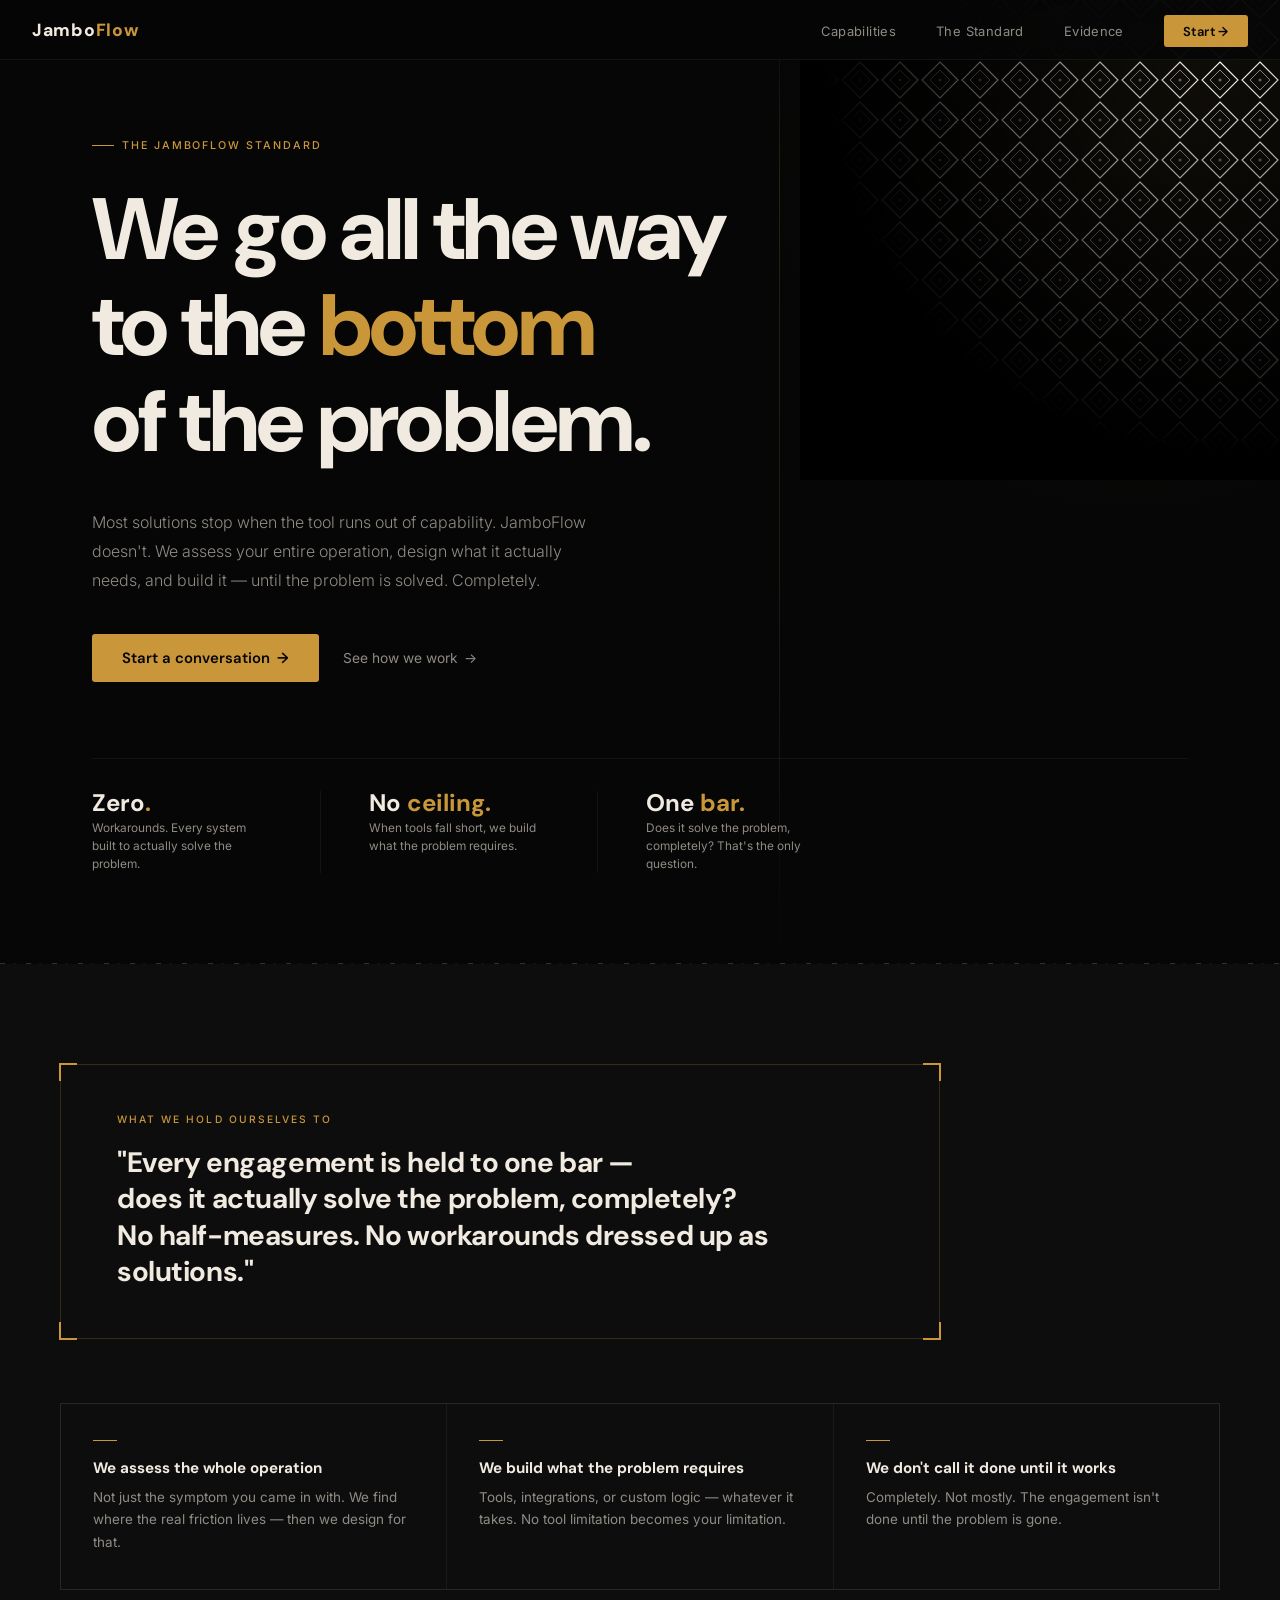
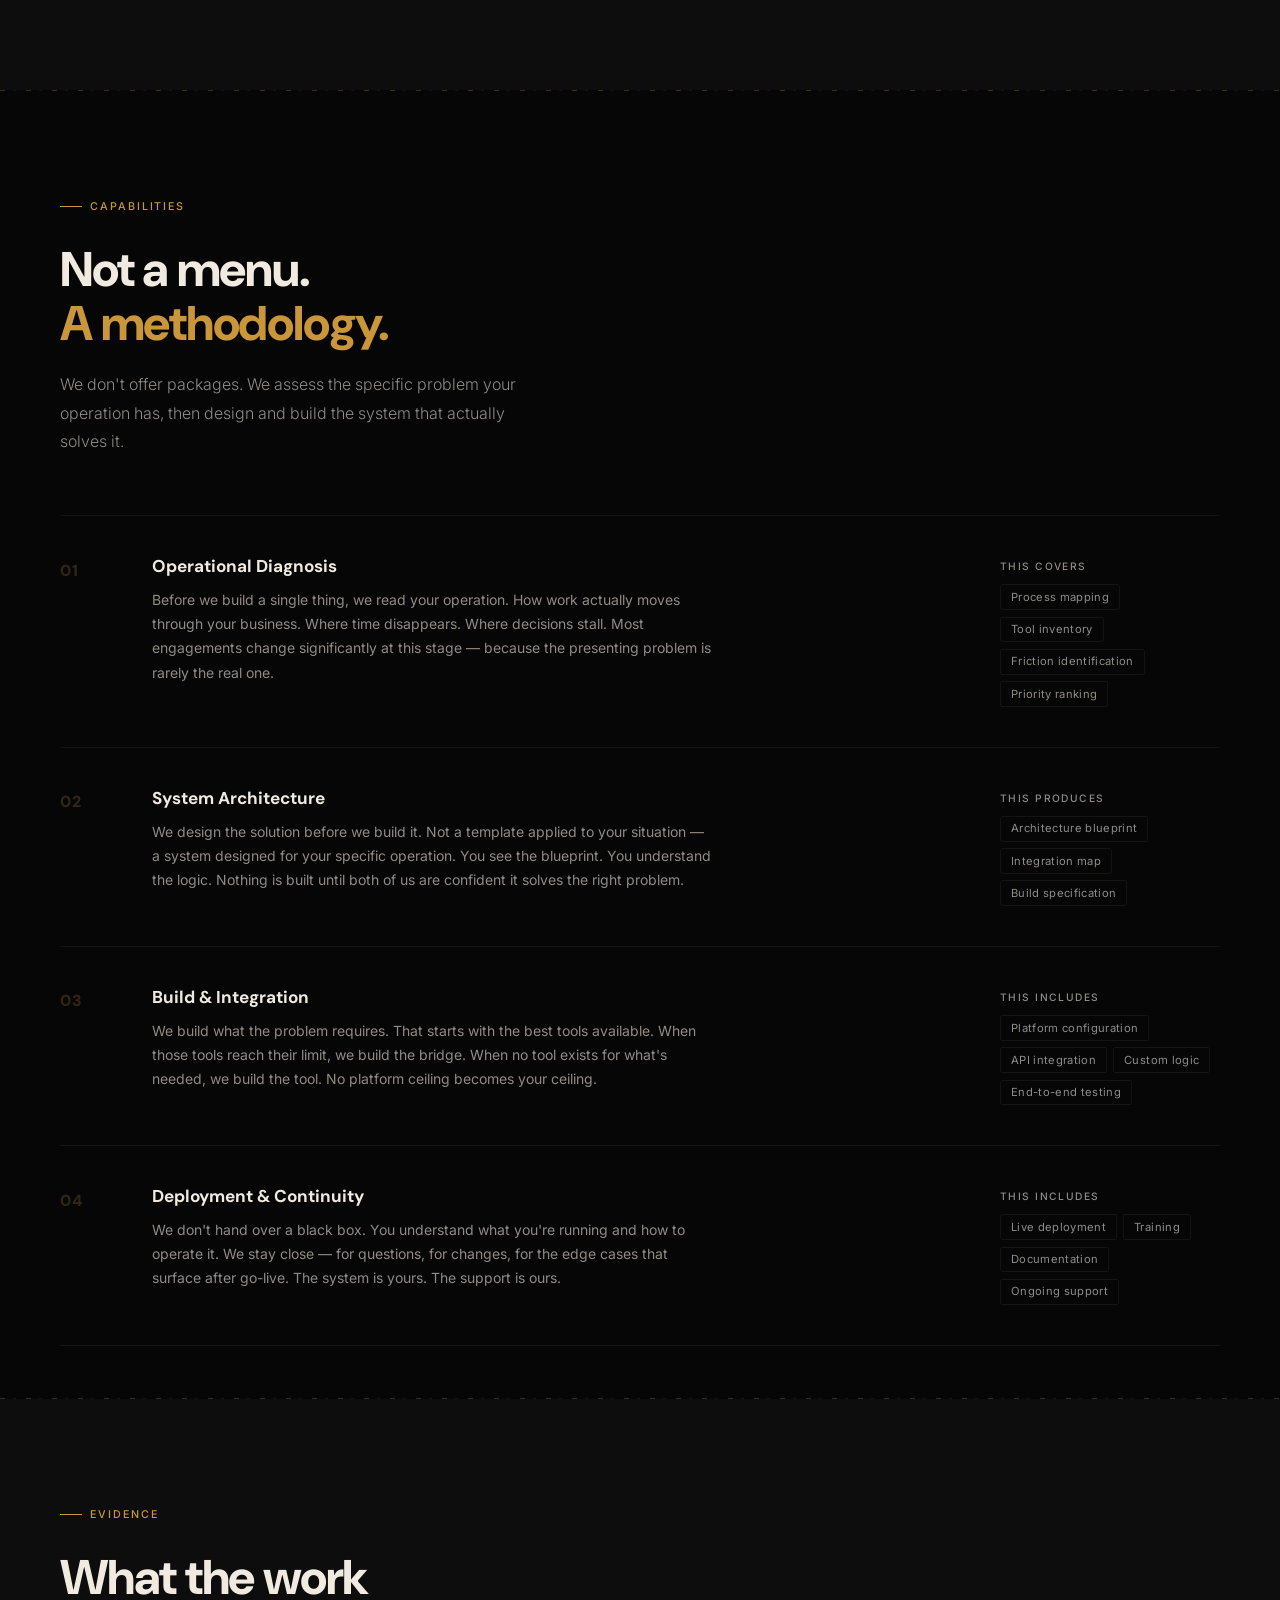
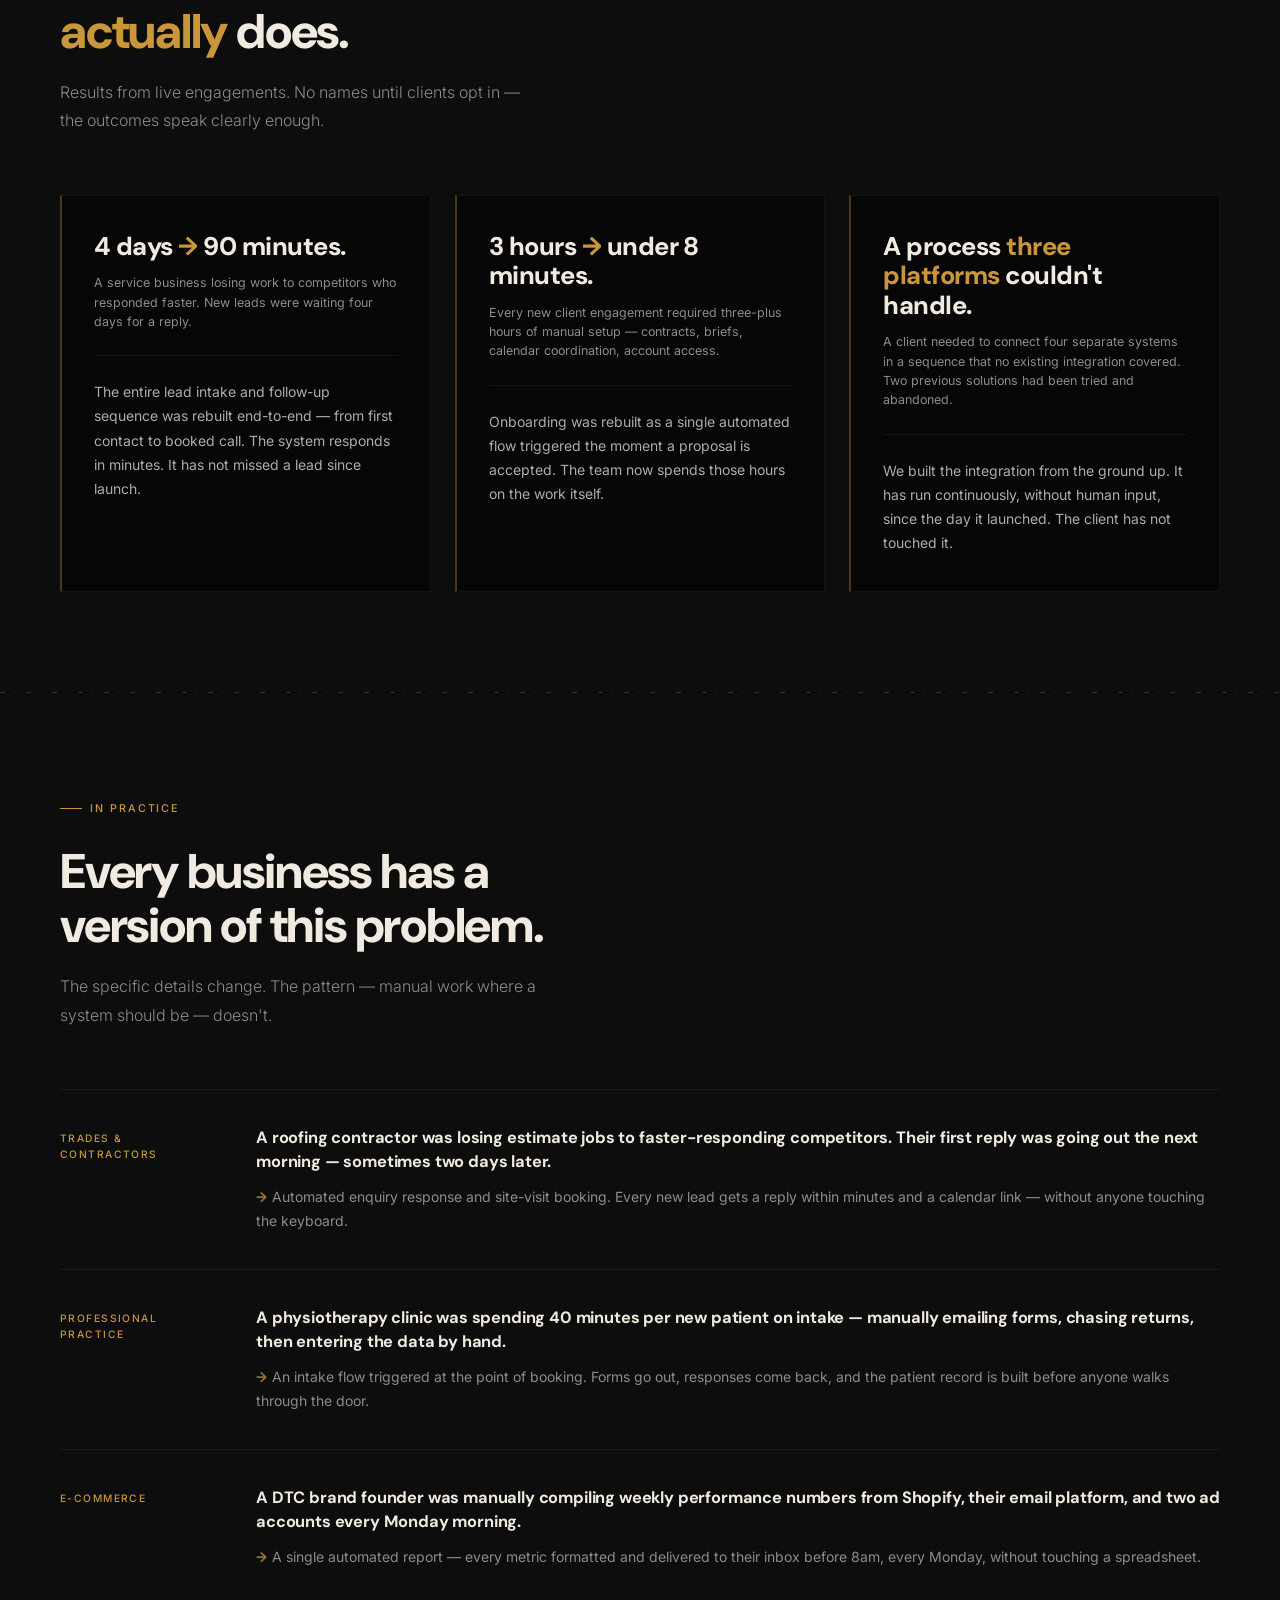
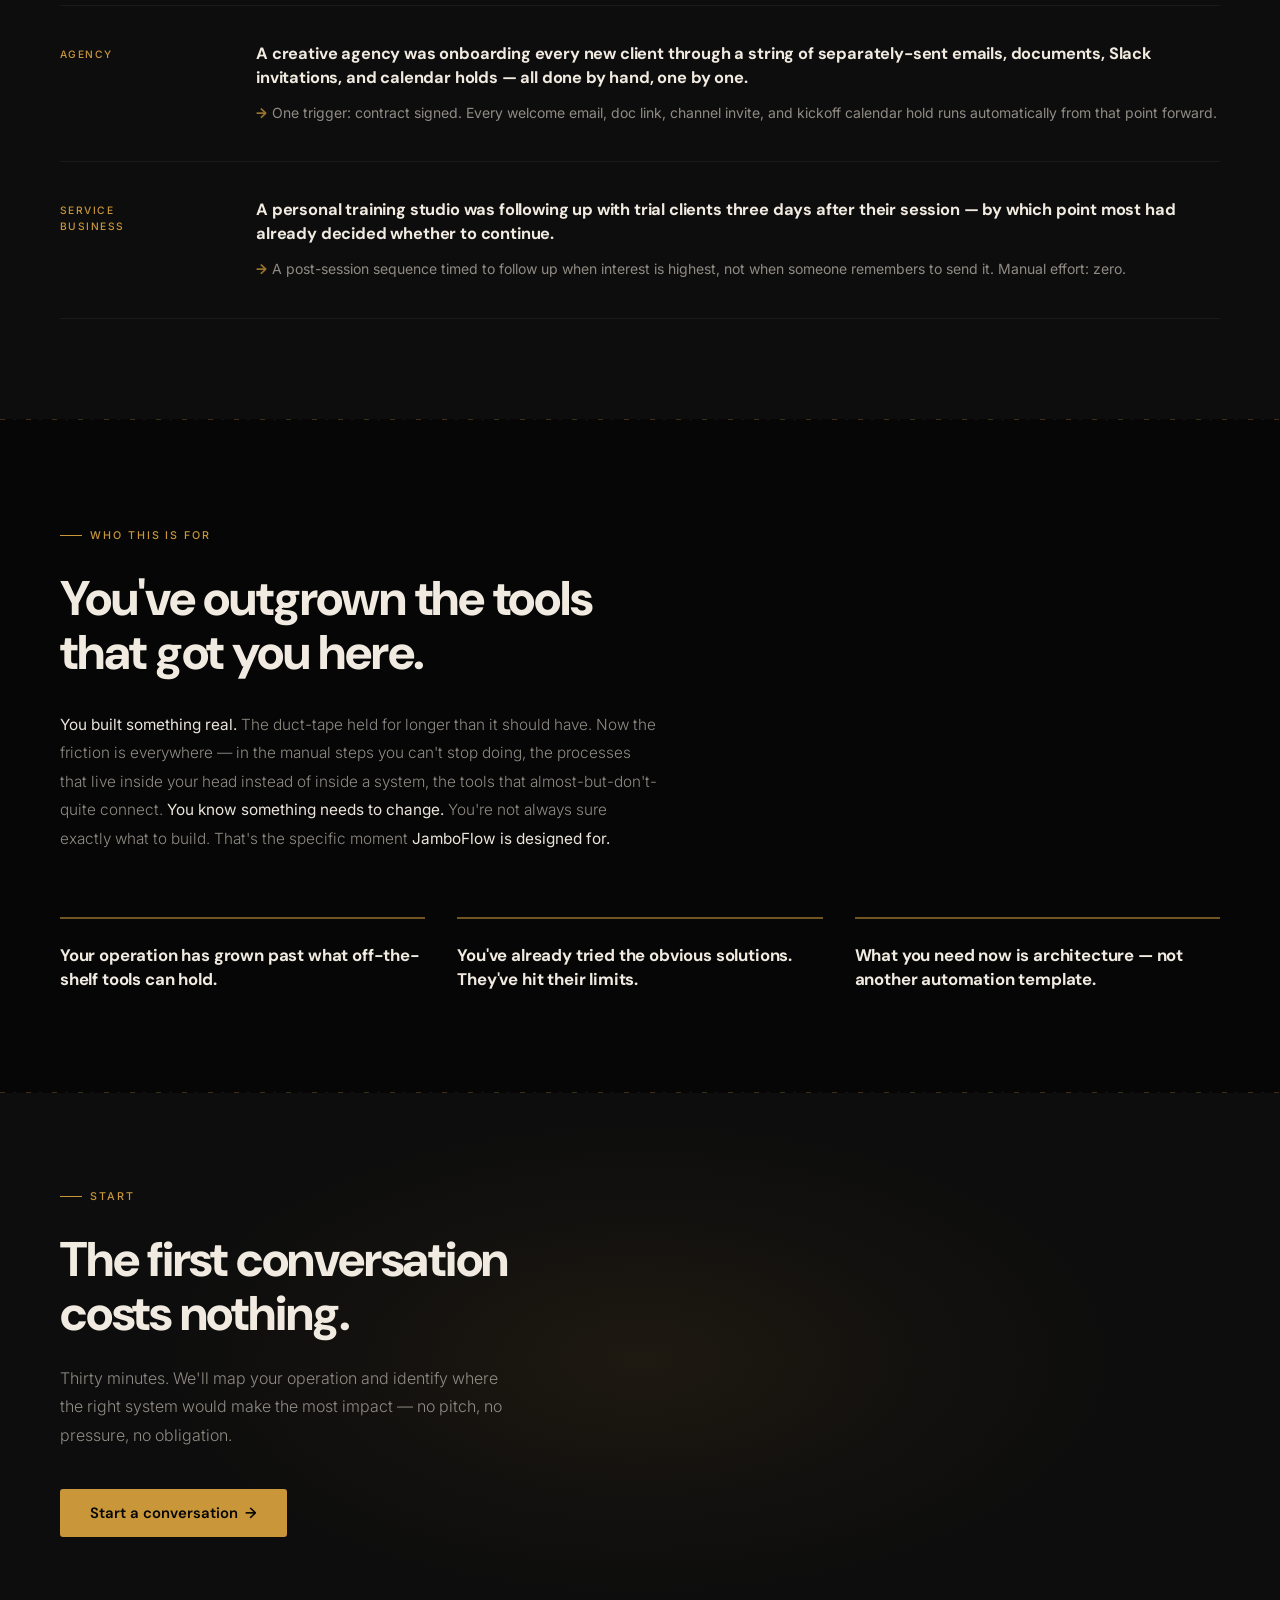
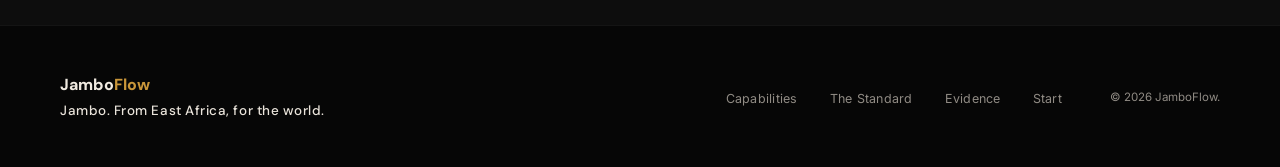
==== index.html @ f6013112 "Update index.html" ====
<!DOCTYPE html>
<html lang="en">
<head>
    <meta charset="UTF-8">
    <meta name="viewport" content="width=device-width, initial-scale=1.0">
    <title>JamboFlow — Systems Architecture for Ambitious Businesses</title>
    <meta name="description" content="JamboFlow builds systems that go all the way to the bottom of the problem. No ceilings. No workarounds. No half-measures.">
    <meta property="og:title" content="JamboFlow">
    <meta property="og:description" content="We go all the way to the bottom of the problem.">
    <meta property="og:image" content="assets/og-image.png">
    <meta property="og:type" content="website">
    <link rel="icon" href="assets/favicon.ico">
    <script type="application/ld+json">
    {
        "@context": "https://schema.org",
        "@type": "ProfessionalService",
        "name": "JamboFlow",
        "url": "https://jamboflow.com",
        "description": "JamboFlow is a systems architecture firm for small businesses. We assess your entire operation, design what it actually needs, and build it — tools, integrations, or custom logic — until the problem is solved completely.",
        "areaServed": "Worldwide",
        "serviceType": "Business Automation and Systems Architecture"
    }
    </script>

    <link rel="preconnect" href="https://fonts.googleapis.com">
    <link rel="preconnect" href="https://fonts.gstatic.com" crossorigin>
    <link href="https://fonts.googleapis.com/css2?family=DM+Sans:wght@700;800&family=Inter:wght@300;400;500&display=swap" rel="stylesheet">

    <style>
        /* ─────────────────────────────────────
           TOKENS
        ───────────────────────────────────── */
        :root {
            --bg:        #060606;
            --surface:   #0D0D0D;
            --surface-2: #151515;
            --gold:      #C9963A;
            --gold-hi:   #DDA94E;
            --gold-dim:  rgba(201,150,58,0.10);
            --gold-line: rgba(201,150,58,0.22);
            --gold-left: rgba(201,150,58,0.35);
            --cream:     #F0EAE0;
            --text:      #EAE4DB;
            --muted:     #908B84; /* meets WCAG AA 4.5:1 on all site backgrounds */
            --border:    rgba(255,255,255,0.055);
            --max:       1160px;
            --r:         3px;
        }

        *, *::before, *::after { margin: 0; padding: 0; box-sizing: border-box; }
        html { scroll-behavior: smooth; overflow-x: clip; }

        body {
            font-family: 'Inter', sans-serif;
            background: var(--bg);
            color: var(--text);
            -webkit-font-smoothing: antialiased;
        }

        /* ─────────────────────────────────────
           ANIMATIONS
        ───────────────────────────────────── */
        @keyframes fadeUp {
            from { opacity: 0; transform: translateY(22px); }
            to   { opacity: 1; transform: translateY(0); }
        }
        @keyframes lineGrow {
            from { transform: scaleY(0); opacity: 0; }
            to   { transform: scaleY(1); opacity: 1; }
        }
        @keyframes geoPulse {
            0%, 100% { opacity: .055; transform: scale(1); }
            50%      { opacity: .085; transform: scale(1.025); }
        }

        .e1 { animation: fadeUp .60s cubic-bezier(.22,1,.36,1) both; animation-delay: .06s; }
        .e2 { animation: fadeUp .70s cubic-bezier(.22,1,.36,1) both; animation-delay: .20s; }
        .e3 { animation: fadeUp .70s cubic-bezier(.22,1,.36,1) both; animation-delay: .36s; }
        .e4 { animation: fadeUp .70s cubic-bezier(.22,1,.36,1) both; animation-delay: .50s; }
        .e5 { animation: fadeUp .65s cubic-bezier(.22,1,.36,1) both; animation-delay: .64s; }
        .eline {
            animation: lineGrow .9s cubic-bezier(.22,1,.36,1) both;
            animation-delay: .3s;
            transform-origin: top center;
        }

        /* ─────────────────────────────────────
           SHARED LAYOUT
        ───────────────────────────────────── */
        .container { max-width: var(--max); margin: 0 auto; }

        section { padding: 100px 2rem; }

        .eyebrow {
            display: inline-flex; align-items: center; gap: .5rem;
            font-size: .67rem; font-weight: 500;
            letter-spacing: .18em; text-transform: uppercase;
            color: var(--gold); margin-bottom: 1.875rem;
        }
        .eyebrow::before {
            content: ''; display: block; width: 22px; height: 1px; background: var(--gold);
        }

        h2 {
            font-family: 'DM Sans', sans-serif; font-weight: 800;
            font-size: clamp(2rem, 3.8vw, 3.1rem);
            line-height: 1.12; letter-spacing: -.025em;
            color: var(--cream);
            padding-bottom: .05em;
        }
        h2 em { color: var(--gold); font-style: normal; }

        .section-sub {
            font-size: 1rem; font-weight: 300;
            color: var(--muted); line-height: 1.78;
            max-width: 480px; margin-top: 1rem; margin-bottom: 3.75rem;
        }

        /* ─────────────────────────────────────
           GEO DIVIDER
        ───────────────────────────────────── */
        .geo-rule {
            width: 100%; height: 1px;
            background: repeating-linear-gradient(
                90deg,
                var(--gold) 0, var(--gold) 5px,
                transparent 5px, transparent 13px,
                rgba(201,150,58,.3) 13px, rgba(201,150,58,.3) 16px,
                transparent 16px, transparent 26px
            );
            opacity: .28;
        }

        /* ─────────────────────────────────────
           NAV
        ───────────────────────────────────── */
        nav {
            position: fixed; top: 0; left: 0; right: 0; z-index: 200;
            height: 60px;
            display: flex; align-items: center; justify-content: space-between;
            padding: 0 2rem;
            background: rgba(6,6,6,.92);
            backdrop-filter: blur(20px);
            border-bottom: 1px solid var(--border);
        }

        .logo {
            font-family: 'DM Sans', sans-serif; font-weight: 800;
            font-size: 1.1rem; letter-spacing: .04em;
            color: var(--cream); text-decoration: none;
        }
        .logo em { color: var(--gold); font-style: normal; }

        .nav-links { display: flex; align-items: center; gap: 2.5rem; list-style: none; }
        .nav-links a {
            font-size: .81rem; color: var(--muted);
            text-decoration: none; letter-spacing: .03em;
            transition: color .16s;
        }
        .nav-links a:hover { color: var(--cream); }

        .nav-start {
            font-family: 'DM Sans', sans-serif; font-weight: 600;
            background: var(--gold); color: var(--bg) !important;
            padding: .48rem 1.2rem; border-radius: var(--r);
            transition: background .16s;
        }
        .nav-start:hover { background: var(--gold-hi) !important; }

        .mobile-start {
            display: none;
            font-family: 'DM Sans', sans-serif; font-weight: 600; font-size: .81rem;
            background: var(--gold); color: var(--bg);
            padding: .48rem 1.1rem; border-radius: var(--r); text-decoration: none;
        }

        /* ─────────────────────────────────────
           HERO
        ───────────────────────────────────── */
        .hero-outer {
            position: relative; overflow-x: clip;
            min-height: 100vh;
            display: flex; align-items: center;
        }

        .hero-glow {
            position: absolute; top: -80px; right: -80px;
            width: 650px; height: 650px; pointer-events: none;
            background: radial-gradient(circle at 65% 35%, rgba(201,150,58,.065) 0%, transparent 62%);
        }

        .hero-pattern {
            position: absolute; top: -20px; right: -20px;
            width: 500px; height: 500px; pointer-events: none;
            animation: geoPulse 14s ease-in-out infinite;
        }

        .hero-vline {
            position: absolute; top: 0; bottom: 0;
            left: calc(((100vw - var(--max)) / 2) + (var(--max) * 0.62));
            width: 1px;
            background: linear-gradient(to bottom,
                transparent 0%,
                rgba(201,150,58,.18) 18%,
                rgba(201,150,58,.12) 72%,
                transparent 100%
            );
            pointer-events: none;
        }

        .hero {
            max-width: var(--max); margin: 0 auto;
            padding: 130px 2rem 90px;
            position: relative; z-index: 1;
            width: 100%;
        }

        .eyebrow-hero {
            display: inline-flex; align-items: center; gap: .5rem;
            font-size: .67rem; font-weight: 500;
            letter-spacing: .18em; text-transform: uppercase;
            color: var(--gold); margin-bottom: 1.875rem;
        }
        .eyebrow-hero::before {
            content: ''; display: block; width: 22px; height: 1px; background: var(--gold);
        }

        .hero h1 {
            font-family: 'DM Sans', sans-serif; font-weight: 800;
            font-size: clamp(3.25rem, 6.8vw, 6.5rem);
            line-height: 1.1; letter-spacing: -.03em;
            color: var(--cream);
            max-width: 760px;
            /* padding-bottom gives descenders (p, y, g) breathing room at large sizes */
            padding-bottom: .1em;
            margin-bottom: 1.875rem;
        }
        .hero h1 em { color: var(--gold); font-style: normal; }

        .hero-sub {
            font-size: clamp(.95rem, 1.25vw, 1.075rem);
            font-weight: 300; color: var(--muted);
            max-width: 500px; line-height: 1.8;
            margin-bottom: 2.5rem;
        }

        .hero-actions { display: flex; align-items: center; gap: 1.5rem; flex-wrap: wrap; }

        .btn-primary {
            display: inline-flex; align-items: center; gap: .45rem;
            font-family: 'DM Sans', sans-serif; font-weight: 600; font-size: .93rem;
            background: var(--gold); color: var(--bg);
            padding: .875rem 1.875rem; border-radius: var(--r);
            text-decoration: none;
            transition: background .16s, transform .14s;
        }
        .btn-primary:hover { background: var(--gold-hi); transform: translateY(-1px); }
        .btn-primary .arr { display: inline-block; transition: transform .16s; }
        .btn-primary:hover .arr { transform: translateX(3px); }

        .btn-text {
            font-size: .86rem; color: var(--muted); text-decoration: none;
            display: inline-flex; align-items: center; gap: .35rem;
            transition: color .16s;
        }
        .btn-text .arr { display: inline-block; transition: transform .16s; }
        .btn-text:hover { color: var(--cream); }
        .btn-text:hover .arr { transform: translateX(3px); }

        .hero-diff {
            display: flex; flex-wrap: wrap;
            margin-top: 4.75rem; padding-top: 2rem;
            border-top: 1px solid var(--border);
        }
        .diff-item {
            padding-right: 3rem; margin-right: 3rem;
            border-right: 1px solid var(--border);
        }
        .diff-item:last-child { border-right: none; margin-right: 0; padding-right: 0; }
        .diff-val {
            font-family: 'DM Sans', sans-serif; font-weight: 700;
            font-size: 1.5rem; color: var(--cream); line-height: 1;
        }
        .diff-val em { color: var(--gold); font-style: normal; }
        .diff-label {
            font-size: .74rem; color: var(--muted);
            margin-top: .3rem; line-height: 1.5; max-width: 180px;
        }

        /* ─────────────────────────────────────
           THE STANDARD
        ───────────────────────────────────── */
        .standard-section { background: var(--surface); padding: 100px 2rem; }
        .standard-inner { max-width: var(--max); margin: 0 auto; }

        /* Blueprint callout with corner accents — the brand's signature mark */
        .callout {
            position: relative;
            border: 1px solid var(--gold-line);
            padding: 3rem 3.5rem;
            max-width: 880px;
            margin-bottom: 4rem;
        }
        .callout::before {
            content: ''; position: absolute;
            top: -2px; left: -2px;
            width: 18px; height: 18px;
            border-top: 2px solid var(--gold);
            border-left: 2px solid var(--gold);
        }
        .callout::after {
            content: ''; position: absolute;
            bottom: -2px; right: -2px;
            width: 18px; height: 18px;
            border-bottom: 2px solid var(--gold);
            border-right: 2px solid var(--gold);
        }
        .corner-tr {
            position: absolute; top: -2px; right: -2px;
            width: 18px; height: 18px;
            border-top: 2px solid var(--gold);
            border-right: 2px solid var(--gold);
        }
        .corner-bl {
            position: absolute; bottom: -2px; left: -2px;
            width: 18px; height: 18px;
            border-bottom: 2px solid var(--gold);
            border-left: 2px solid var(--gold);
        }

        .callout-label {
            font-size: .64rem; font-weight: 500; letter-spacing: .2em; text-transform: uppercase;
            color: var(--gold); margin-bottom: 1.25rem;
        }
        .callout-quote {
            font-family: 'DM Sans', sans-serif; font-weight: 700;
            font-size: clamp(1.3rem, 2.2vw, 1.9rem);
            line-height: 1.28; letter-spacing: -.015em; color: var(--cream);
            padding-bottom: 0; /* reset h2 global padding since this element is now an h2 */
        }

        .principles {
            display: grid; grid-template-columns: repeat(3,1fr);
            gap: 1px; background: var(--border);
            border: 1px solid var(--border);
        }
        .principle {
            background: var(--surface); padding: 2.25rem 2rem;
            transition: background .2s;
        }
        .principle:hover { background: var(--surface-2); }
        .principle-mark { width: 24px; height: 1px; background: var(--gold); margin-bottom: 1.1rem; }
        .principle h3 {
            font-family: 'DM Sans', sans-serif; font-weight: 700;
            font-size: .95rem; color: var(--cream); margin-bottom: .5rem;
        }
        .principle p { font-size: .84rem; color: var(--muted); line-height: 1.65; }

        /* ─────────────────────────────────────
           CAPABILITIES
        ───────────────────────────────────── */
        .cap-section { background: var(--bg); padding: 100px 2rem 52px; }
        .cap-inner { max-width: var(--max); margin: 0 auto; }

        .cap-rows { margin-top: 3.75rem; }

        .cap-row {
            display: grid;
            grid-template-columns: 52px 1fr 220px;
            gap: 2.5rem;
            padding: 2.5rem 0;
            border-bottom: 1px solid var(--border);
            align-items: start;
            position: relative;
            transition: background .18s;
        }
        .cap-row:first-child { border-top: 1px solid var(--border); }

        /* Gold left accent on hover — architectural detail */
        .cap-row::before {
            content: '';
            position: absolute; top: 0; left: -2rem; bottom: 0;
            width: 2px;
            background: var(--gold);
            opacity: 0;
            transition: opacity .22s;
        }
        .cap-row:hover::before { opacity: 1; }

        .cap-n {
            font-family: 'DM Sans', sans-serif; font-weight: 800;
            font-size: 1rem; color: var(--gold); opacity: .22;
            padding-top: .2rem;
            letter-spacing: .04em;
        }

        .cap-body h3 {
            font-family: 'DM Sans', sans-serif; font-weight: 700;
            font-size: 1.075rem; color: var(--cream);
            margin-bottom: .65rem; line-height: 1.25;
        }
        .cap-body p {
            font-size: .875rem; color: var(--muted);
            line-height: 1.72; max-width: 560px;
        }

        .cap-covers {
            padding-top: .25rem;
            display: flex; flex-wrap: wrap; align-content: flex-start; gap: .4rem;
        }
        .cap-covers-label {
            flex-basis: 100%;
            font-size: .64rem; font-weight: 500; letter-spacing: .14em;
            text-transform: uppercase; color: var(--muted);
            margin-bottom: .35rem;
        }
        .cap-tag {
            display: inline-block;
            font-size: .7rem; letter-spacing: .03em;
            color: var(--muted);
            border: 1px solid var(--border);
            padding: .22rem .62rem; border-radius: 2px;
            line-height: 1.5;
        }

        /* ─────────────────────────────────────
           EVIDENCE
        ───────────────────────────────────── */
        .evidence-section { background: var(--surface); padding: 100px 2rem; }
        .evidence-inner { max-width: var(--max); margin: 0 auto; }

        .evidence-grid {
            display: grid;
            grid-template-columns: repeat(3, 1fr);
            gap: 1.5rem;
        }

        .evidence-card {
            background: var(--bg);
            border: 1px solid var(--border);
            border-left: 2px solid var(--gold-left);
            padding: 2.25rem 2rem;
            display: flex; flex-direction: column;
        }

        .evidence-outcome {
            font-family: 'DM Sans', sans-serif; font-weight: 800;
            font-size: clamp(1.25rem, 2vw, 1.65rem);
            line-height: 1.15; letter-spacing: -.02em;
            color: var(--cream);
            margin-bottom: .75rem;
        }
        .evidence-outcome em { color: var(--gold); font-style: normal; }

        .evidence-context {
            font-size: .78rem; color: var(--muted);
            line-height: 1.55; margin-bottom: 1.5rem;
        }

        .evidence-divider {
            width: 100%; height: 1px;
            background: var(--border);
            margin-bottom: 1.5rem;
        }

        .evidence-result {
            font-size: .875rem; color: var(--text);
            line-height: 1.72;
            opacity: .75;
            flex: 1;
        }

        /* ─────────────────────────────────────
           IN PRACTICE
        ───────────────────────────────────── */
        .practice-section { background: var(--surface); padding: 100px 2rem; }
        .practice-inner { max-width: var(--max); margin: 0 auto; }
        .practice-list { margin-top: 3.75rem; }

        .practice-item {
            display: grid;
            grid-template-columns: 148px 1fr;
            gap: 3rem;
            padding: 2.25rem 0;
            border-bottom: 1px solid var(--border);
            align-items: start;
            position: relative;
        }
        .practice-item:first-child { border-top: 1px solid var(--border); }

        /* Same left-accent hover as capability rows */
        .practice-item::before {
            content: '';
            position: absolute; top: 0; left: -2rem; bottom: 0;
            width: 2px; background: var(--gold);
            opacity: 0; transition: opacity .22s;
        }
        .practice-item:hover::before { opacity: 1; }

        .practice-type {
            font-size: .64rem; font-weight: 500;
            letter-spacing: .14em; text-transform: uppercase;
            color: var(--gold);
            padding-top: .3rem; line-height: 1.55;
        }

        .practice-situation {
            font-family: 'DM Sans', sans-serif; font-weight: 700;
            font-size: 1.025rem; color: var(--cream);
            line-height: 1.45; letter-spacing: -.01em;
            margin-bottom: .7rem;
        }

        .practice-solution {
            font-size: .875rem; color: var(--muted); line-height: 1.68;
        }
        .practice-arrow {
            color: var(--gold); opacity: .75;
            font-family: 'DM Sans', sans-serif; font-weight: 700;
            margin-right: .3rem;
        }

        /* ─────────────────────────────────────
           CLIENT MOMENT
        ───────────────────────────────────── */
        .moment-section { background: var(--bg); padding: 100px 2rem; }
        .moment-inner { max-width: var(--max); margin: 0 auto; }

        .moment-inner h2 {
            max-width: 720px;
            margin-bottom: 1.75rem;
        }

        .moment-body {
            font-size: clamp(.95rem, 1.2vw, 1.075rem);
            font-weight: 300; color: var(--muted);
            max-width: 600px; line-height: 1.85;
            margin-bottom: 4rem;
        }
        /* The word "you" and "JamboFlow" gets slightly more presence */
        .moment-body strong {
            color: var(--text); font-weight: 400;
        }

        /* Three markers — gold top line, then statement */
        .moment-markers {
            display: grid; grid-template-columns: repeat(3, 1fr);
            gap: 2rem;
        }
        .moment-marker {
            padding-top: 1.5rem;
            border-top: 2px solid rgba(201,150,58,0.55);
        }
        .moment-marker p {
            font-family: 'DM Sans', sans-serif; font-weight: 700;
            font-size: 1.05rem; color: var(--cream);
            line-height: 1.45; letter-spacing: -.01em;
        }

        /* ─────────────────────────────────────
           START / CTA
        ───────────────────────────────────── */
        .start-section {
            background: var(--surface);
            padding: 88px 2rem;
            position: relative; overflow: hidden;
        }
        .start-section::before {
            content: '';
            position: absolute; top: 50%; left: 50%;
            transform: translate(-50%, -50%);
            width: 1000px; height: 500px; pointer-events: none;
            background: radial-gradient(ellipse at center, rgba(201,150,58,.09) 0%, rgba(201,150,58,.03) 40%, transparent 68%);
        }
        .start-inner {
            max-width: var(--max); margin: 0 auto;
            position: relative; z-index: 1;
        }

        .start-inner h2 { max-width: 640px; margin-bottom: 1.25rem; }
        .start-sub {
            font-size: 1rem; font-weight: 300; color: var(--muted);
            max-width: 460px; line-height: 1.78; margin-bottom: 2.5rem;
        }

        /* ─────────────────────────────────────
           FOOTER
        ───────────────────────────────────── */
        footer {
            background: var(--bg);
            padding: 3rem 2rem;
            border-top: 1px solid var(--border);
        }
        .footer-inner {
            max-width: var(--max); margin: 0 auto;
            display: grid;
            grid-template-columns: 1fr auto auto;
            align-items: center; gap: 3rem;
        }

        .footer-logo {
            font-family: 'DM Sans', sans-serif; font-weight: 800;
            font-size: 1rem; color: var(--cream); text-decoration: none;
            display: block;
        }
        .footer-logo em { color: var(--gold); font-style: normal; }
        .footer-tagline {
            font-family: 'DM Sans', sans-serif; font-weight: 500;
            font-size: .84rem; color: var(--text);
            margin-top: .4rem; letter-spacing: .04em;
        }

        .footer-links { display: flex; gap: 2rem; list-style: none; }
        .footer-links a {
            font-size: .78rem; color: var(--muted);
            text-decoration: none; letter-spacing: .02em;
            transition: color .16s;
        }
        .footer-links a:hover { color: var(--cream); }

        .footer-copy { font-size: .72rem; color: var(--muted); white-space: nowrap; }

        /* ─────────────────────────────────────
           SCROLL REVEAL
        ───────────────────────────────────── */
        @media (prefers-reduced-motion: no-preference) {
            .reveal {
                opacity: 0; transform: translateY(16px);
                transition: opacity .55s ease, transform .55s ease;
            }
            .reveal.in { opacity: 1; transform: none; }
            .reveal-d1 { transition-delay: .08s; }
            .reveal-d2 { transition-delay: .18s; }
            .reveal-d3 { transition-delay: .28s; }
        }

        /* ─────────────────────────────────────
           MOBILE
        ───────────────────────────────────── */
        @media (max-width: 960px) {
            .evidence-grid { grid-template-columns: 1fr 1fr; }
        }

        @media (max-width: 768px) {
            nav { padding: 0 1.25rem; }
            .nav-links { display: none; }
            .mobile-start { display: inline-flex; }

            .hero-vline { display: none; }
            .hero-pattern { width: 280px; height: 280px; }
            .hero { padding: 100px 1.25rem 60px; }
            .hero-diff { gap: 0; flex-direction: column; }
            .diff-item {
                border-right: none; margin-right: 0; padding-right: 0;
                border-bottom: 1px solid var(--border);
                padding-bottom: 1.25rem; margin-bottom: 1.25rem;
            }
            .diff-item:last-child { border-bottom: none; margin-bottom: 0; padding-bottom: 0; }

            section { padding: 70px 1.25rem; }
            .standard-section, .cap-section, .evidence-section,
            .practice-section, .moment-section, .start-section { padding: 70px 1.25rem; }

            .practice-item { grid-template-columns: 1fr; gap: .75rem; }
            .practice-item::before { left: -1.25rem; }
            .practice-type { padding-top: 0; }

            .callout { padding: 1.75rem 1.5rem; margin-bottom: 2rem; }
            .principles { grid-template-columns: 1fr; }

            .cap-row { grid-template-columns: 40px 1fr; gap: 1.25rem; }
            .cap-row::before { left: -1.25rem; }
            .cap-covers { grid-column: 2; }

            .evidence-grid { grid-template-columns: 1fr; }

            .moment-markers { grid-template-columns: 1fr; gap: 1.5rem; }

            footer { padding: 2.5rem 1.25rem; }
            .footer-inner { grid-template-columns: 1fr; gap: 1.75rem; }
        }
    </style>
</head>
<body>

<!-- ─────────────── NAV ─────────────── -->
<nav>
    <a href="/" class="logo">Jambo<em>Flow</em></a>
    <ul class="nav-links">
        <li><a href="#capabilities">Capabilities</a></li>
        <li><a href="#standard">The Standard</a></li>
        <li><a href="#evidence">Evidence</a></li>
        <li><a href="#start" class="nav-start">Start →</a></li>
    </ul>
    <a href="#start" class="mobile-start">Start →</a>
</nav>

<main>

<!-- ─────────────── HERO ─────────────── -->
<div class="hero-outer">
    <div class="hero-glow" aria-hidden="true"></div>

    <svg class="hero-pattern" viewBox="0 0 500 500" xmlns="http://www.w3.org/2000/svg" aria-hidden="true">
        <defs>
            <pattern id="kanga" x="0" y="0" width="40" height="40" patternUnits="userSpaceOnUse">
                <polygon points="20,2 38,20 20,38 2,20" fill="none" stroke="white" stroke-width="1.1"/>
                <polygon points="20,10 30,20 20,30 10,20" fill="none" stroke="white" stroke-width=".55"/>
                <circle cx="20" cy="20" r="1.6" fill="white" opacity=".38"/>
            </pattern>
            <radialGradient id="pmask" cx="85%" cy="15%" r="80%">
                <stop offset="0%"   stop-color="black" stop-opacity="0"/>
                <stop offset="50%"  stop-color="black" stop-opacity=".55"/>
                <stop offset="100%" stop-color="black" stop-opacity="1"/>
            </radialGradient>
        </defs>
        <rect width="500" height="500" fill="url(#kanga)"/>
        <rect width="500" height="500" fill="url(#pmask)"/>
    </svg>

    <div class="hero-vline eline" aria-hidden="true"></div>

    <div class="hero">
        <p class="eyebrow-hero e1">The JamboFlow Standard</p>

        <h1 class="e2">
            We go all the way<br>
            to the <em>bottom</em><br>
            of the problem.
        </h1>

        <p class="hero-sub e3">
            Most solutions stop when the tool runs out of capability. JamboFlow doesn't. We assess your entire operation, design what it actually needs, and build it — until the problem is solved. Completely.
        </p>

        <div class="hero-actions e4">
            <a href="#start" class="btn-primary">Start a conversation <span class="arr">→</span></a>
            <a href="#capabilities" class="btn-text">See how we work <span class="arr">→</span></a>
        </div>

        <div class="hero-diff e5">
            <div class="diff-item">
                <p class="diff-val">Zero<em>.</em></p>
                <p class="diff-label">Workarounds. Every system built to actually solve the problem.</p>
            </div>
            <div class="diff-item">
                <p class="diff-val">No<em> ceiling.</em></p>
                <p class="diff-label">When tools fall short, we build what the problem requires.</p>
            </div>
            <div class="diff-item">
                <p class="diff-val">One<em> bar.</em></p>
                <p class="diff-label">Does it solve the problem, completely? That's the only question.</p>
            </div>
        </div>
    </div>
</div>

<div class="geo-rule"></div>

<!-- ─────────────── THE STANDARD ─────────────── -->
<section class="standard-section" id="standard">
    <div class="standard-inner">

        <div class="callout reveal">
            <span class="corner-tr" aria-hidden="true"></span>
            <span class="corner-bl" aria-hidden="true"></span>
            <p class="callout-label">What we hold ourselves to</p>
            <h2 class="callout-quote">
                "Every engagement is held to one bar —<br>
                does it actually solve the problem, completely?<br>
                No half-measures. No workarounds dressed up as solutions."
            </h2>
        </div>

        <div class="principles">
            <div class="principle reveal reveal-d1">
                <div class="principle-mark"></div>
                <h3>We assess the whole operation</h3>
                <p>Not just the symptom you came in with. We find where the real friction lives — then we design for that.</p>
            </div>
            <div class="principle reveal reveal-d2">
                <div class="principle-mark"></div>
                <h3>We build what the problem requires</h3>
                <p>Tools, integrations, or custom logic — whatever it takes. No tool limitation becomes your limitation.</p>
            </div>
            <div class="principle reveal reveal-d3">
                <div class="principle-mark"></div>
                <h3>We don't call it done until it works</h3>
                <p>Completely. Not mostly. The engagement isn't done until the problem is gone.</p>
            </div>
        </div>

    </div>
</section>

<div class="geo-rule"></div>

<!-- ─────────────── CAPABILITIES ─────────────── -->
<section class="cap-section" id="capabilities">
    <div class="cap-inner">

        <p class="eyebrow">Capabilities</p>
        <h2>Not a menu.<br><em>A methodology.</em></h2>
        <p class="section-sub">We don't offer packages. We assess the specific problem your operation has, then design and build the system that actually solves it.</p>

        <div class="cap-rows">

            <div class="cap-row reveal">
                <p class="cap-n">01</p>
                <div class="cap-body">
                    <h3>Operational Diagnosis</h3>
                    <p>Before we build a single thing, we read your operation. How work actually moves through your business. Where time disappears. Where decisions stall. Most engagements change significantly at this stage — because the presenting problem is rarely the real one.</p>
                </div>
                <div class="cap-covers">
                    <p class="cap-covers-label">This covers</p>
                    <p class="cap-tag">Process mapping</p>
                    <p class="cap-tag">Tool inventory</p>
                    <p class="cap-tag">Friction identification</p>
                    <p class="cap-tag">Priority ranking</p>
                </div>
            </div>

            <div class="cap-row reveal">
                <p class="cap-n">02</p>
                <div class="cap-body">
                    <h3>System Architecture</h3>
                    <p>We design the solution before we build it. Not a template applied to your situation — a system designed for your specific operation. You see the blueprint. You understand the logic. Nothing is built until both of us are confident it solves the right problem.</p>
                </div>
                <div class="cap-covers">
                    <p class="cap-covers-label">This produces</p>
                    <p class="cap-tag">Architecture blueprint</p>
                    <p class="cap-tag">Integration map</p>
                    <p class="cap-tag">Build specification</p>
                </div>
            </div>

            <div class="cap-row reveal">
                <p class="cap-n">03</p>
                <div class="cap-body">
                    <h3>Build &amp; Integration</h3>
                    <p>We build what the problem requires. That starts with the best tools available. When those tools reach their limit, we build the bridge. When no tool exists for what's needed, we build the tool. No platform ceiling becomes your ceiling.</p>
                </div>
                <div class="cap-covers">
                    <p class="cap-covers-label">This includes</p>
                    <p class="cap-tag">Platform configuration</p>
                    <p class="cap-tag">API integration</p>
                    <p class="cap-tag">Custom logic</p>
                    <p class="cap-tag">End-to-end testing</p>
                </div>
            </div>

            <div class="cap-row reveal">
                <p class="cap-n">04</p>
                <div class="cap-body">
                    <h3>Deployment &amp; Continuity</h3>
                    <p>We don't hand over a black box. You understand what you're running and how to operate it. We stay close — for questions, for changes, for the edge cases that surface after go-live. The system is yours. The support is ours.</p>
                </div>
                <div class="cap-covers">
                    <p class="cap-covers-label">This includes</p>
                    <p class="cap-tag">Live deployment</p>
                    <p class="cap-tag">Training</p>
                    <p class="cap-tag">Documentation</p>
                    <p class="cap-tag">Ongoing support</p>
                </div>
            </div>

        </div>
    </div>
</section>

<div class="geo-rule"></div>

<!-- ─────────────── EVIDENCE ─────────────── -->
<section class="evidence-section" id="evidence">
    <div class="evidence-inner">

        <p class="eyebrow">Evidence</p>
        <h2>What the work<br><em>actually</em> does.</h2>
        <p class="section-sub">Results from live engagements. No names until clients opt in — the outcomes speak clearly enough.</p>

        <div class="evidence-grid">

            <div class="evidence-card reveal reveal-d1">
                <p class="evidence-outcome">4 days <em>→</em> 90 minutes.</p>
                <p class="evidence-context">A service business losing work to competitors who responded faster. New leads were waiting four days for a reply.</p>
                <div class="evidence-divider"></div>
                <p class="evidence-result">The entire lead intake and follow-up sequence was rebuilt end-to-end — from first contact to booked call. The system responds in minutes. It has not missed a lead since launch.</p>
            </div>

            <div class="evidence-card reveal reveal-d2">
                <p class="evidence-outcome">3 hours <em>→</em> under 8 minutes.</p>
                <p class="evidence-context">Every new client engagement required three-plus hours of manual setup — contracts, briefs, calendar coordination, account access.</p>
                <div class="evidence-divider"></div>
                <p class="evidence-result">Onboarding was rebuilt as a single automated flow triggered the moment a proposal is accepted. The team now spends those hours on the work itself.</p>
            </div>

            <div class="evidence-card reveal reveal-d3">
                <p class="evidence-outcome">A process <em>three platforms</em> couldn't handle.</p>
                <p class="evidence-context">A client needed to connect four separate systems in a sequence that no existing integration covered. Two previous solutions had been tried and abandoned.</p>
                <div class="evidence-divider"></div>
                <p class="evidence-result">We built the integration from the ground up. It has run continuously, without human input, since the day it launched. The client has not touched it.</p>
            </div>

        </div>
    </div>
</section>

<div class="geo-rule"></div>

<!-- ─────────────── IN PRACTICE ─────────────── -->
<section class="practice-section" id="practice">
    <div class="practice-inner">

        <p class="eyebrow">In Practice</p>
        <h2>Every business has a<br>version of this problem.</h2>
        <p class="section-sub">The specific details change. The pattern — manual work where a system should be — doesn't.</p>

        <div class="practice-list">

            <div class="practice-item reveal">
                <p class="practice-type">Trades &amp;<br>Contractors</p>
                <div>
                    <p class="practice-situation">A roofing contractor was losing estimate jobs to faster-responding competitors. Their first reply was going out the next morning — sometimes two days later.</p>
                    <p class="practice-solution"><span class="practice-arrow">→</span>Automated enquiry response and site-visit booking. Every new lead gets a reply within minutes and a calendar link — without anyone touching the keyboard.</p>
                </div>
            </div>

            <div class="practice-item reveal">
                <p class="practice-type">Professional<br>Practice</p>
                <div>
                    <p class="practice-situation">A physiotherapy clinic was spending 40 minutes per new patient on intake — manually emailing forms, chasing returns, then entering the data by hand.</p>
                    <p class="practice-solution"><span class="practice-arrow">→</span>An intake flow triggered at the point of booking. Forms go out, responses come back, and the patient record is built before anyone walks through the door.</p>
                </div>
            </div>

            <div class="practice-item reveal">
                <p class="practice-type">E-Commerce</p>
                <div>
                    <p class="practice-situation">A DTC brand founder was manually compiling weekly performance numbers from Shopify, their email platform, and two ad accounts every Monday morning.</p>
                    <p class="practice-solution"><span class="practice-arrow">→</span>A single automated report — every metric formatted and delivered to their inbox before 8am, every Monday, without touching a spreadsheet.</p>
                </div>
            </div>

            <div class="practice-item reveal">
                <p class="practice-type">Agency</p>
                <div>
                    <p class="practice-situation">A creative agency was onboarding every new client through a string of separately-sent emails, documents, Slack invitations, and calendar holds — all done by hand, one by one.</p>
                    <p class="practice-solution"><span class="practice-arrow">→</span>One trigger: contract signed. Every welcome email, doc link, channel invite, and kickoff calendar hold runs automatically from that point forward.</p>
                </div>
            </div>

            <div class="practice-item reveal">
                <p class="practice-type">Service<br>Business</p>
                <div>
                    <p class="practice-situation">A personal training studio was following up with trial clients three days after their session — by which point most had already decided whether to continue.</p>
                    <p class="practice-solution"><span class="practice-arrow">→</span>A post-session sequence timed to follow up when interest is highest, not when someone remembers to send it. Manual effort: zero.</p>
                </div>
            </div>

        </div>
    </div>
</section>

<div class="geo-rule"></div>

<!-- ─────────────── CLIENT MOMENT ─────────────── -->
<section class="moment-section">
    <div class="moment-inner">

        <p class="eyebrow">Who this is for</p>
        <h2 class="reveal">You've outgrown the tools<br>that got you here.</h2>

        <p class="moment-body reveal">
            <strong>You built something real.</strong> The duct-tape held for longer than it should have. Now the friction is everywhere — in the manual steps you can't stop doing, the processes that live inside your head instead of inside a system, the tools that almost-but-don't-quite connect. <strong>You know something needs to change.</strong> You're not always sure exactly what to build. That's the specific moment <strong>JamboFlow is designed for.</strong>
        </p>

        <div class="moment-markers">
            <div class="moment-marker reveal reveal-d1">
                <p>Your operation has grown past what off-the-shelf tools can hold.</p>
            </div>
            <div class="moment-marker reveal reveal-d2">
                <p>You've already tried the obvious solutions. They've hit their limits.</p>
            </div>
            <div class="moment-marker reveal reveal-d3">
                <p>What you need now is architecture — not another automation template.</p>
            </div>
        </div>

    </div>
</section>

<div class="geo-rule"></div>

<!-- ─────────────── START / CTA ─────────────── -->
<section class="start-section" id="start">
    <div class="start-inner">

        <p class="eyebrow reveal">Start</p>
        <h2 class="reveal">The first conversation<br>costs nothing.</h2>
        <p class="start-sub reveal">Thirty minutes. We'll map your operation and identify where the right system would make the most impact — no pitch, no pressure, no obligation.</p>
        <!-- TODO: Replace # with your Calendly or Tally booking link e.g. https://calendly.com/jamboflow/discovery -->
        <a href="#" class="btn-primary reveal">
            Start a conversation <span class="arr">→</span>
        </a>

    </div>
</section>

</main>

<!-- ─────────────── FOOTER ─────────────── -->
<footer>
    <div class="footer-inner">
        <div>
            <a href="/" class="footer-logo">Jambo<em>Flow</em></a>
            <p class="footer-tagline">Jambo. From East Africa, for the world.</p>
        </div>
        <ul class="footer-links">
            <li><a href="#capabilities">Capabilities</a></li>
            <li><a href="#standard">The Standard</a></li>
            <li><a href="#evidence">Evidence</a></li>
            <li><a href="#start">Start</a></li>
        </ul>
        <p class="footer-copy">© 2026 JamboFlow.</p>
    </div>
</footer>

<script>
    const io = new IntersectionObserver(entries => {
        entries.forEach(e => { if (e.isIntersecting) e.target.classList.add('in'); });
    }, { threshold: 0.08 });
    document.querySelectorAll('.reveal').forEach(el => io.observe(el));
</script>

</body>
</html>
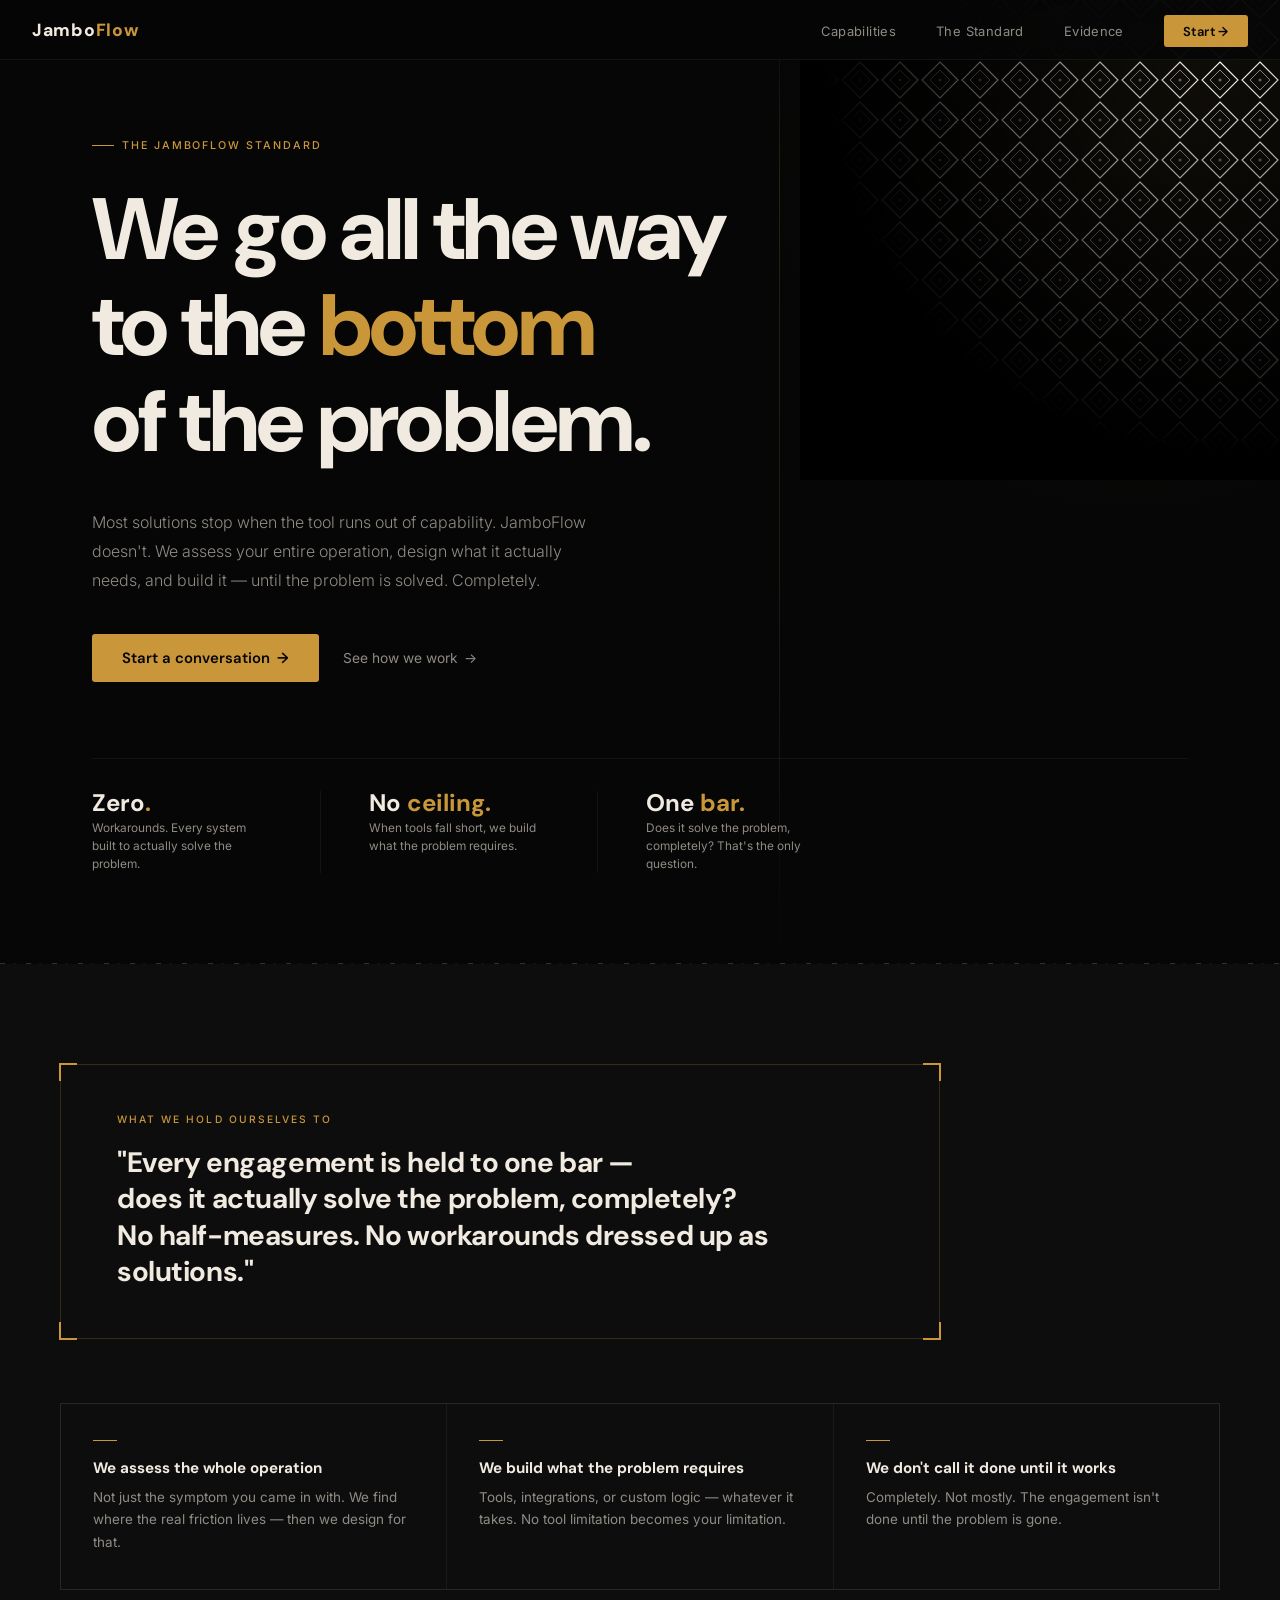
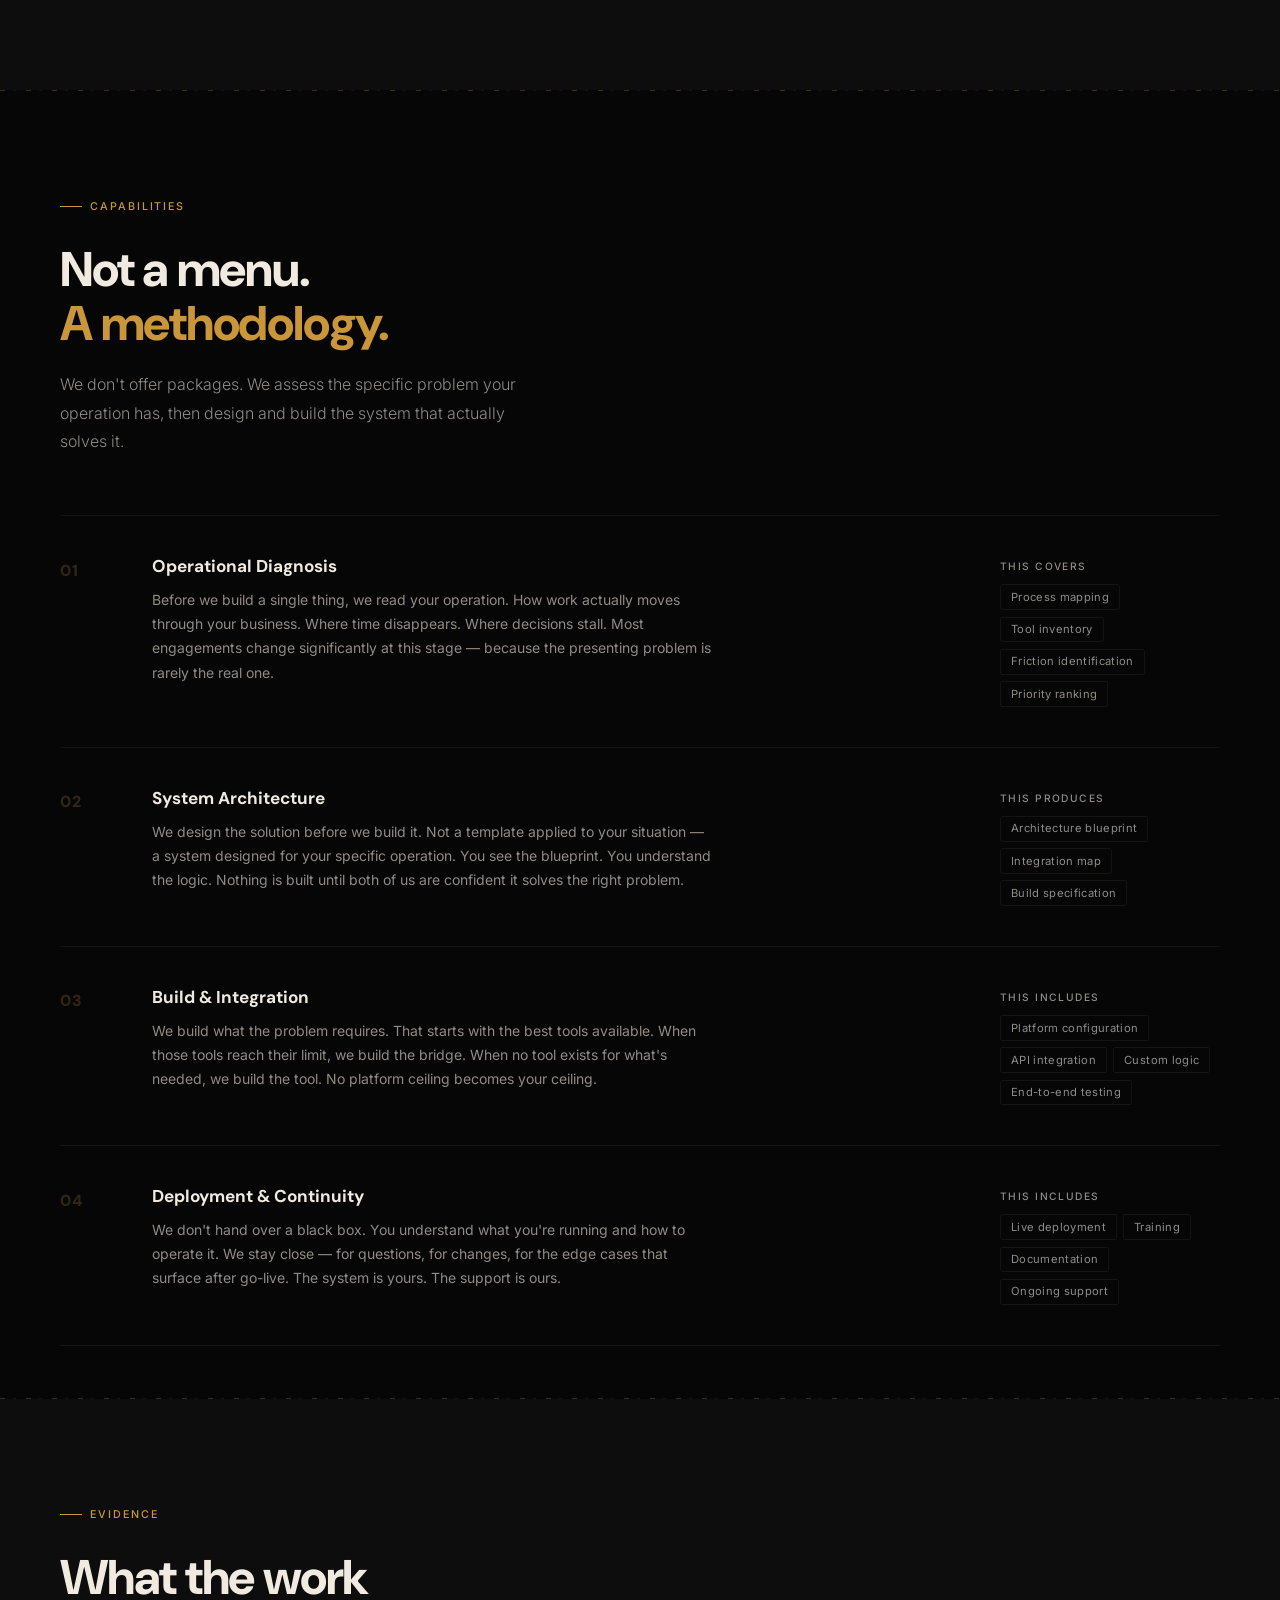
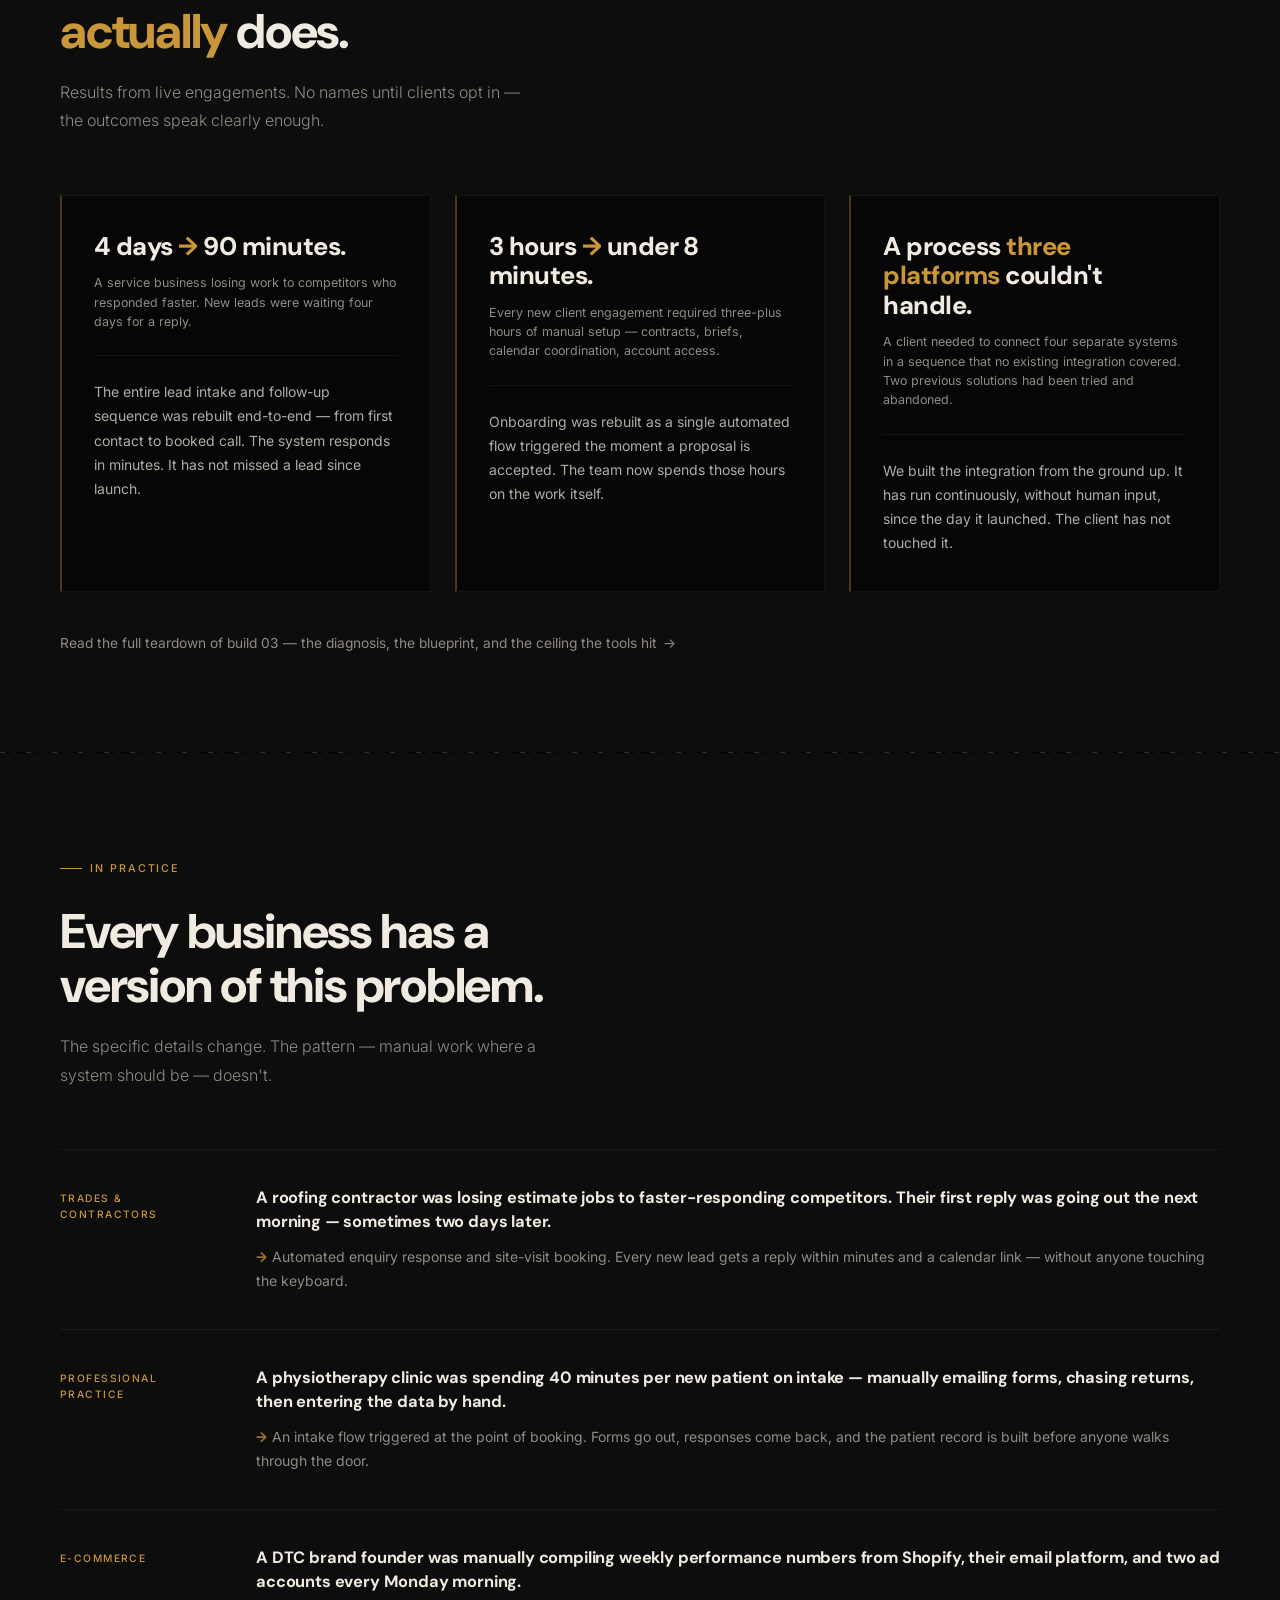
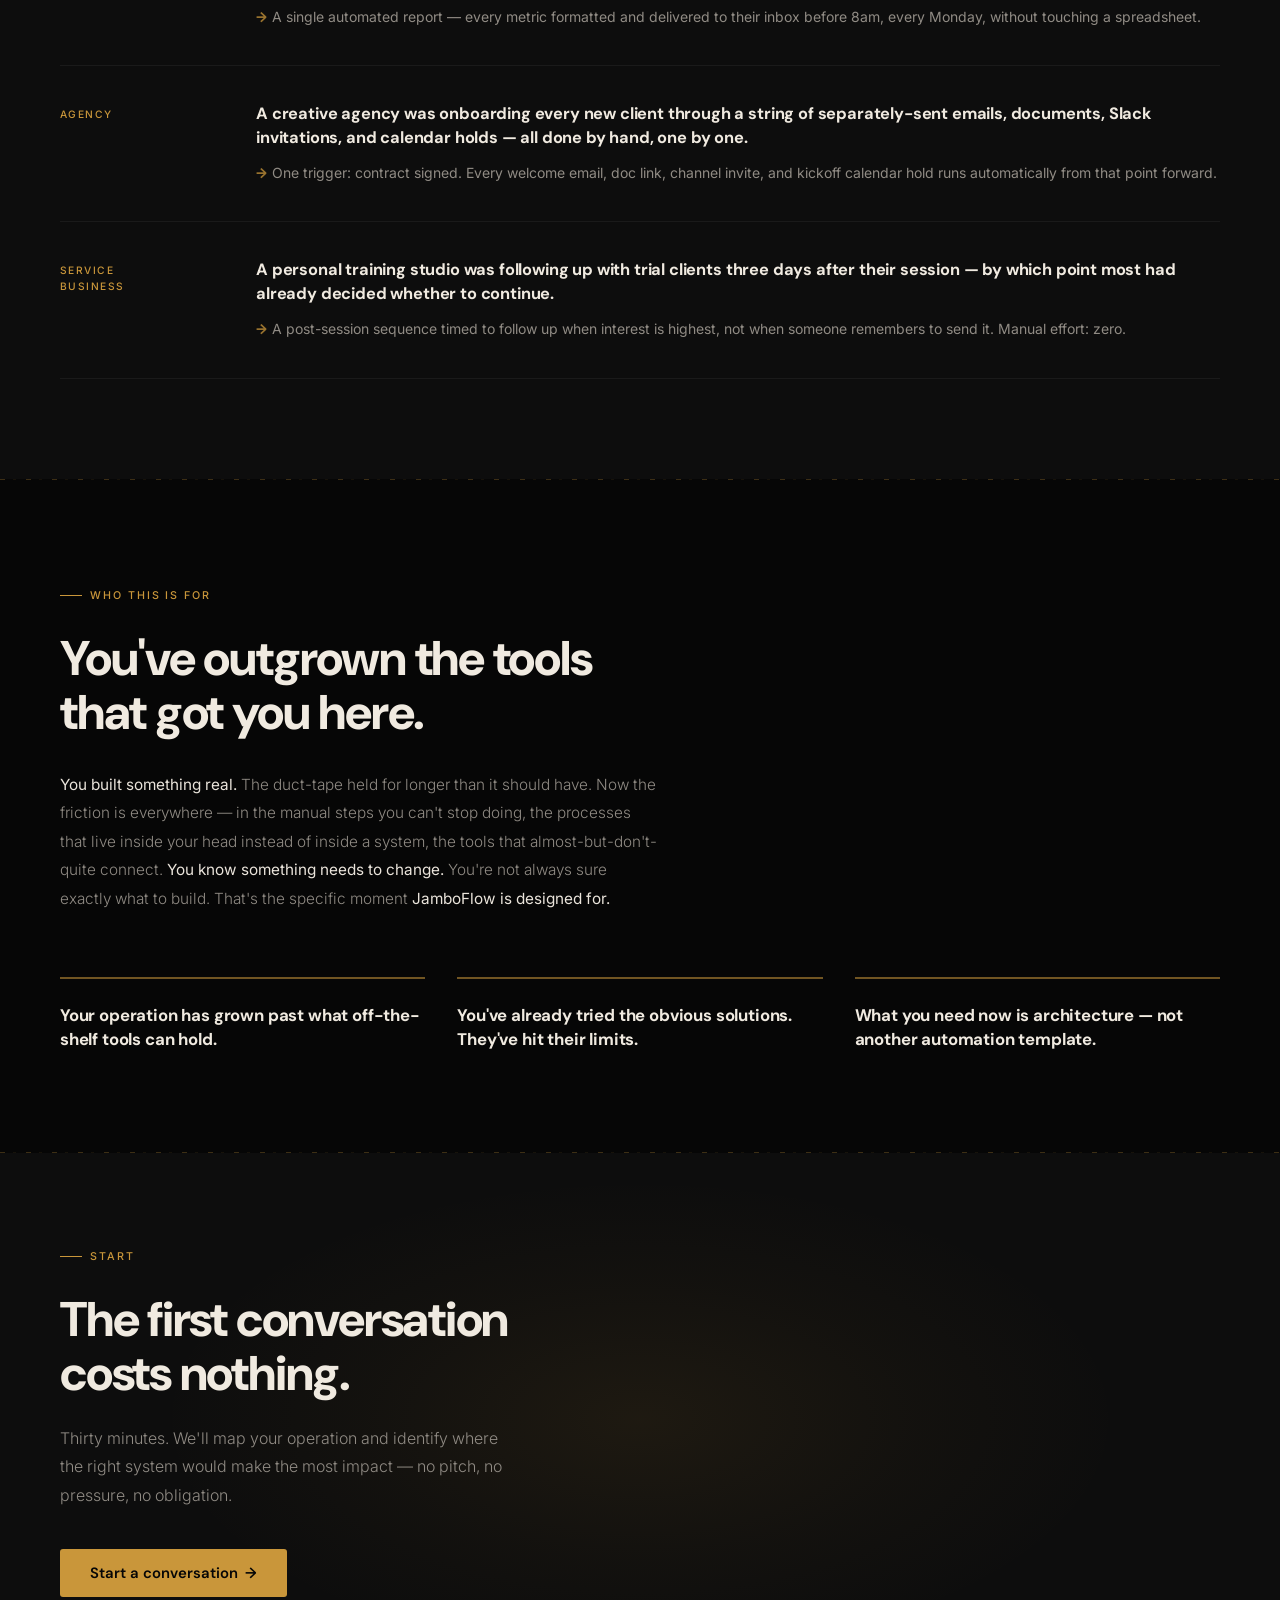
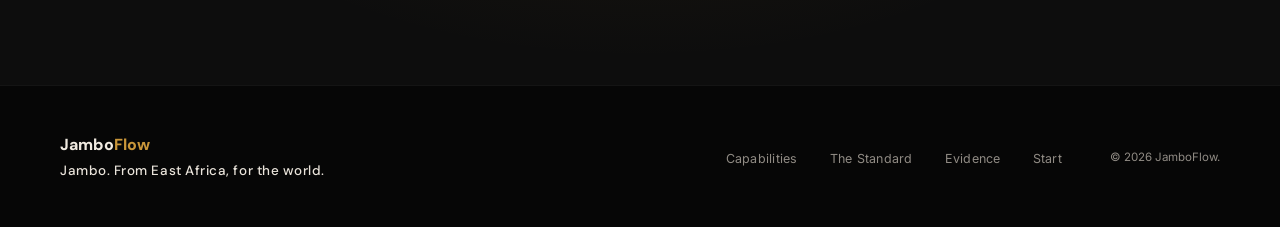
==== commit f2c7c484: "Add "Anatomy of a Build" teardown page for Build 03 New teardown.html walks through the four-system " ====
--- a/index.html
+++ b/index.html
@@ -463,6 +463,8 @@
             margin-bottom: 1.5rem;
         }
 
+        .evidence-more { margin-top: 2.5rem; }
+
         .evidence-result {
             font-size: .875rem; color: var(--text);
             line-height: 1.72;
@@ -690,9 +692,9 @@
         <li><a href="#capabilities">Capabilities</a></li>
         <li><a href="#standard">The Standard</a></li>
         <li><a href="#evidence">Evidence</a></li>
-        <li><a href="#start" class="nav-start">Start →</a></li>
+        <li><a href="https://forms.zohopublic.com/infojamb1/form/JamboFlowDiscoveryCallRequest/formperma/Dzxq_atiS6HRFIcpj4px3CKDWouV9UOHA_o1dYLACps" target="_blank" rel="noopener noreferrer" class="nav-start">Start →</a></li>
     </ul>
-    <a href="#start" class="mobile-start">Start →</a>
+    <a href="https://forms.zohopublic.com/infojamb1/form/JamboFlowDiscoveryCallRequest/formperma/Dzxq_atiS6HRFIcpj4px3CKDWouV9UOHA_o1dYLACps" target="_blank" rel="noopener noreferrer" class="mobile-start">Start →</a>
 </nav>
 
 <main>
@@ -734,7 +736,7 @@
         </p>
 
         <div class="hero-actions e4">
-            <a href="#start" class="btn-primary">Start a conversation <span class="arr">→</span></a>
+            <a href="https://forms.zohopublic.com/infojamb1/form/JamboFlowDiscoveryCallRequest/formperma/Dzxq_atiS6HRFIcpj4px3CKDWouV9UOHA_o1dYLACps" target="_blank" rel="noopener noreferrer" class="btn-primary">Start a conversation <span class="arr">→</span></a>
             <a href="#capabilities" class="btn-text">See how we work <span class="arr">→</span></a>
         </div>
 
@@ -902,6 +904,10 @@
             </div>
 
         </div>
+
+        <div class="evidence-more reveal">
+            <a href="teardown.html" class="btn-text">Read the full teardown of build 03 — the diagnosis, the blueprint, and the ceiling the tools hit <span class="arr">→</span></a>
+        </div>
     </div>
 </section>
 
@@ -998,8 +1004,7 @@
         <p class="eyebrow reveal">Start</p>
         <h2 class="reveal">The first conversation<br>costs nothing.</h2>
         <p class="start-sub reveal">Thirty minutes. We'll map your operation and identify where the right system would make the most impact — no pitch, no pressure, no obligation.</p>
-        <!-- TODO: Replace # with your Calendly or Tally booking link e.g. https://calendly.com/jamboflow/discovery -->
-        <a href="#" class="btn-primary reveal">
+        <a href="https://forms.zohopublic.com/infojamb1/form/JamboFlowDiscoveryCallRequest/formperma/Dzxq_atiS6HRFIcpj4px3CKDWouV9UOHA_o1dYLACps" target="_blank" rel="noopener noreferrer" class="btn-primary reveal">
             Start a conversation <span class="arr">→</span>
         </a>
 
@@ -1025,7 +1030,7 @@
     </div>
 </footer>
 
-<script>
+<script defer>
     const io = new IntersectionObserver(entries => {
         entries.forEach(e => { if (e.isIntersecting) e.target.classList.add('in'); });
     }, { threshold: 0.08 });
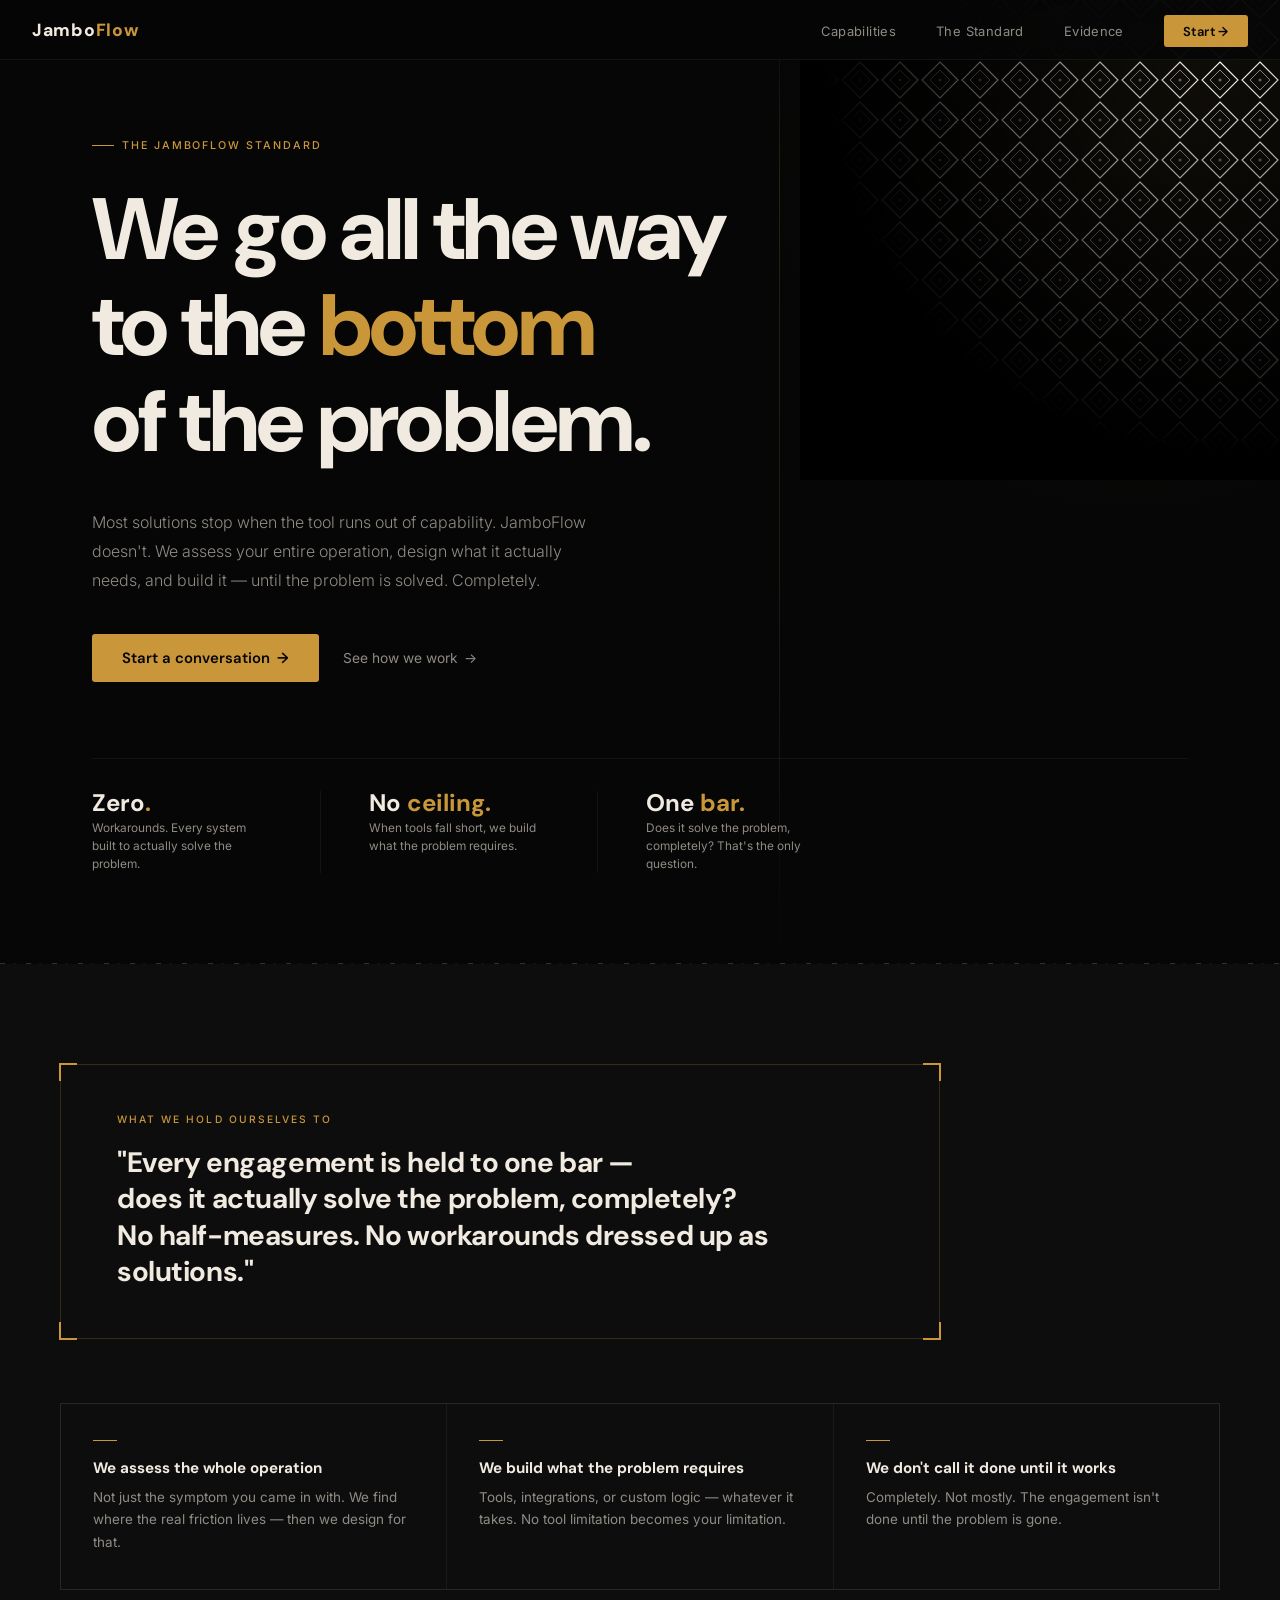
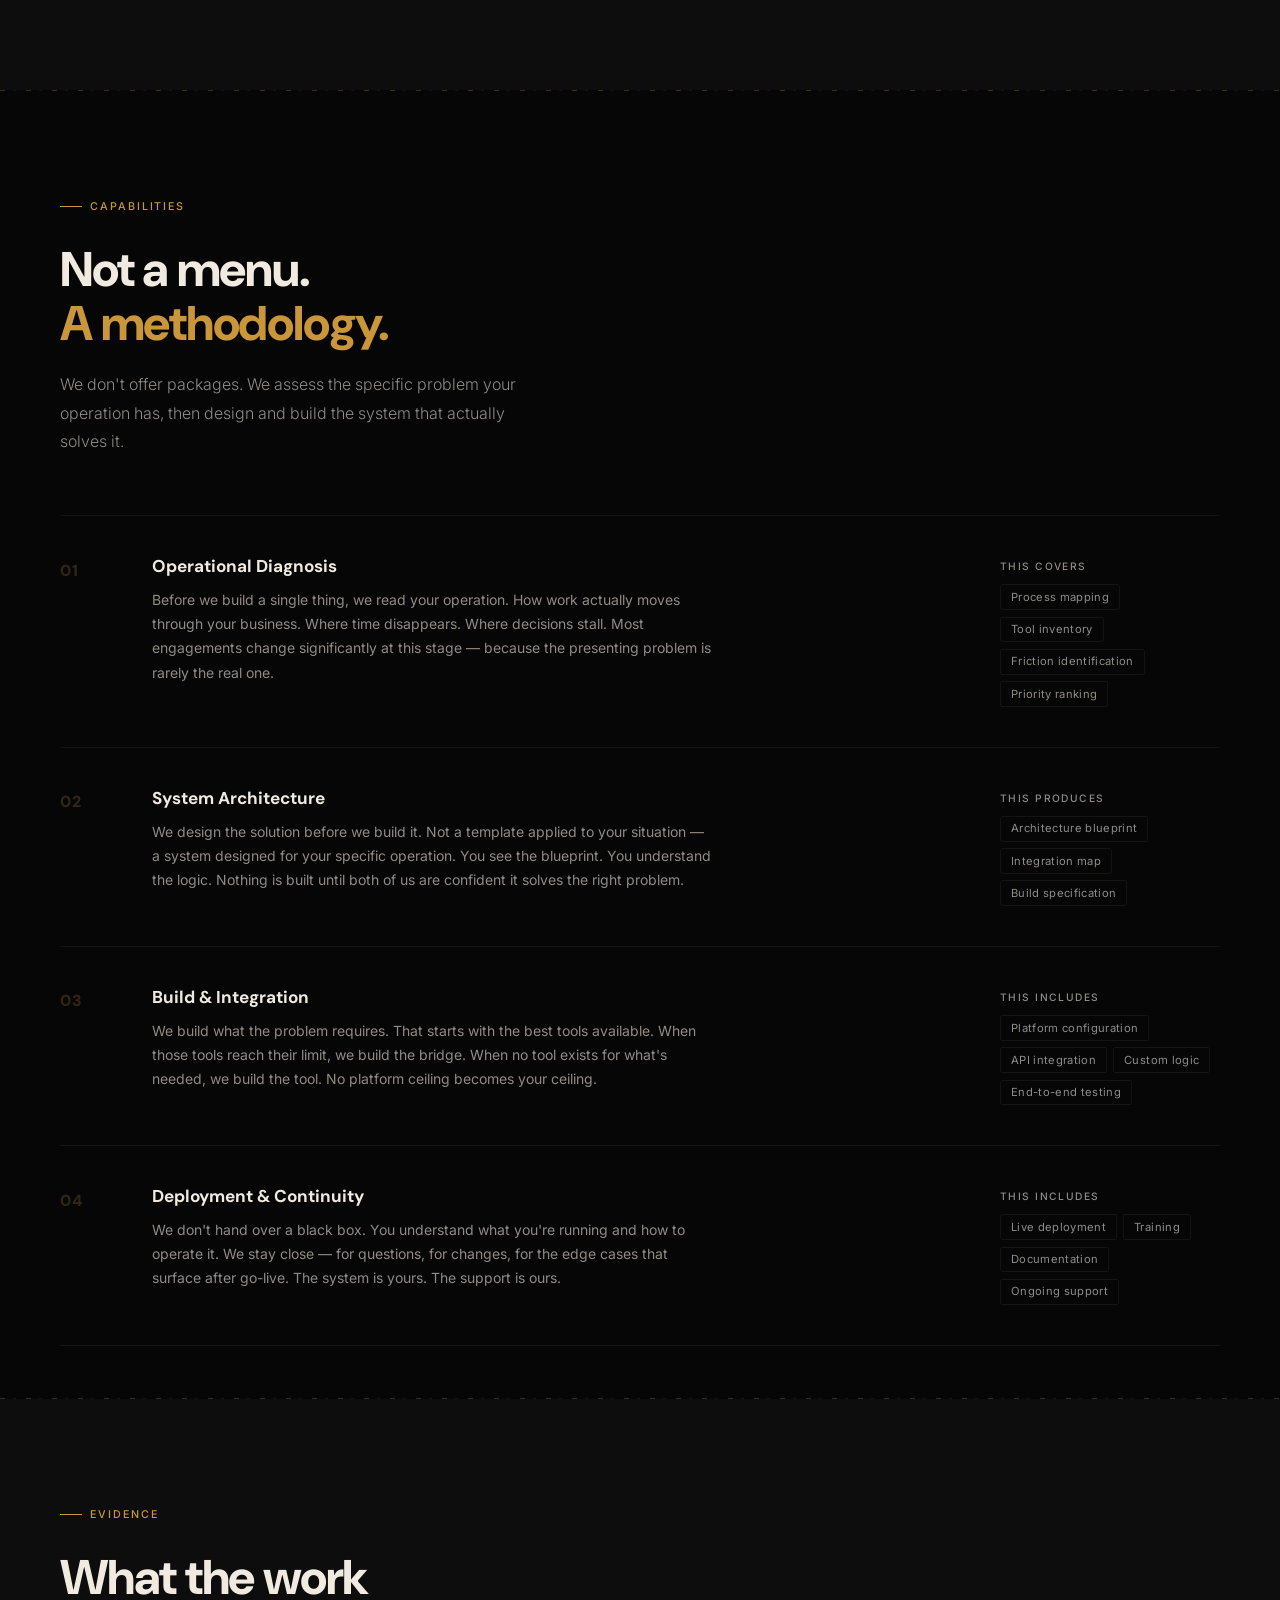
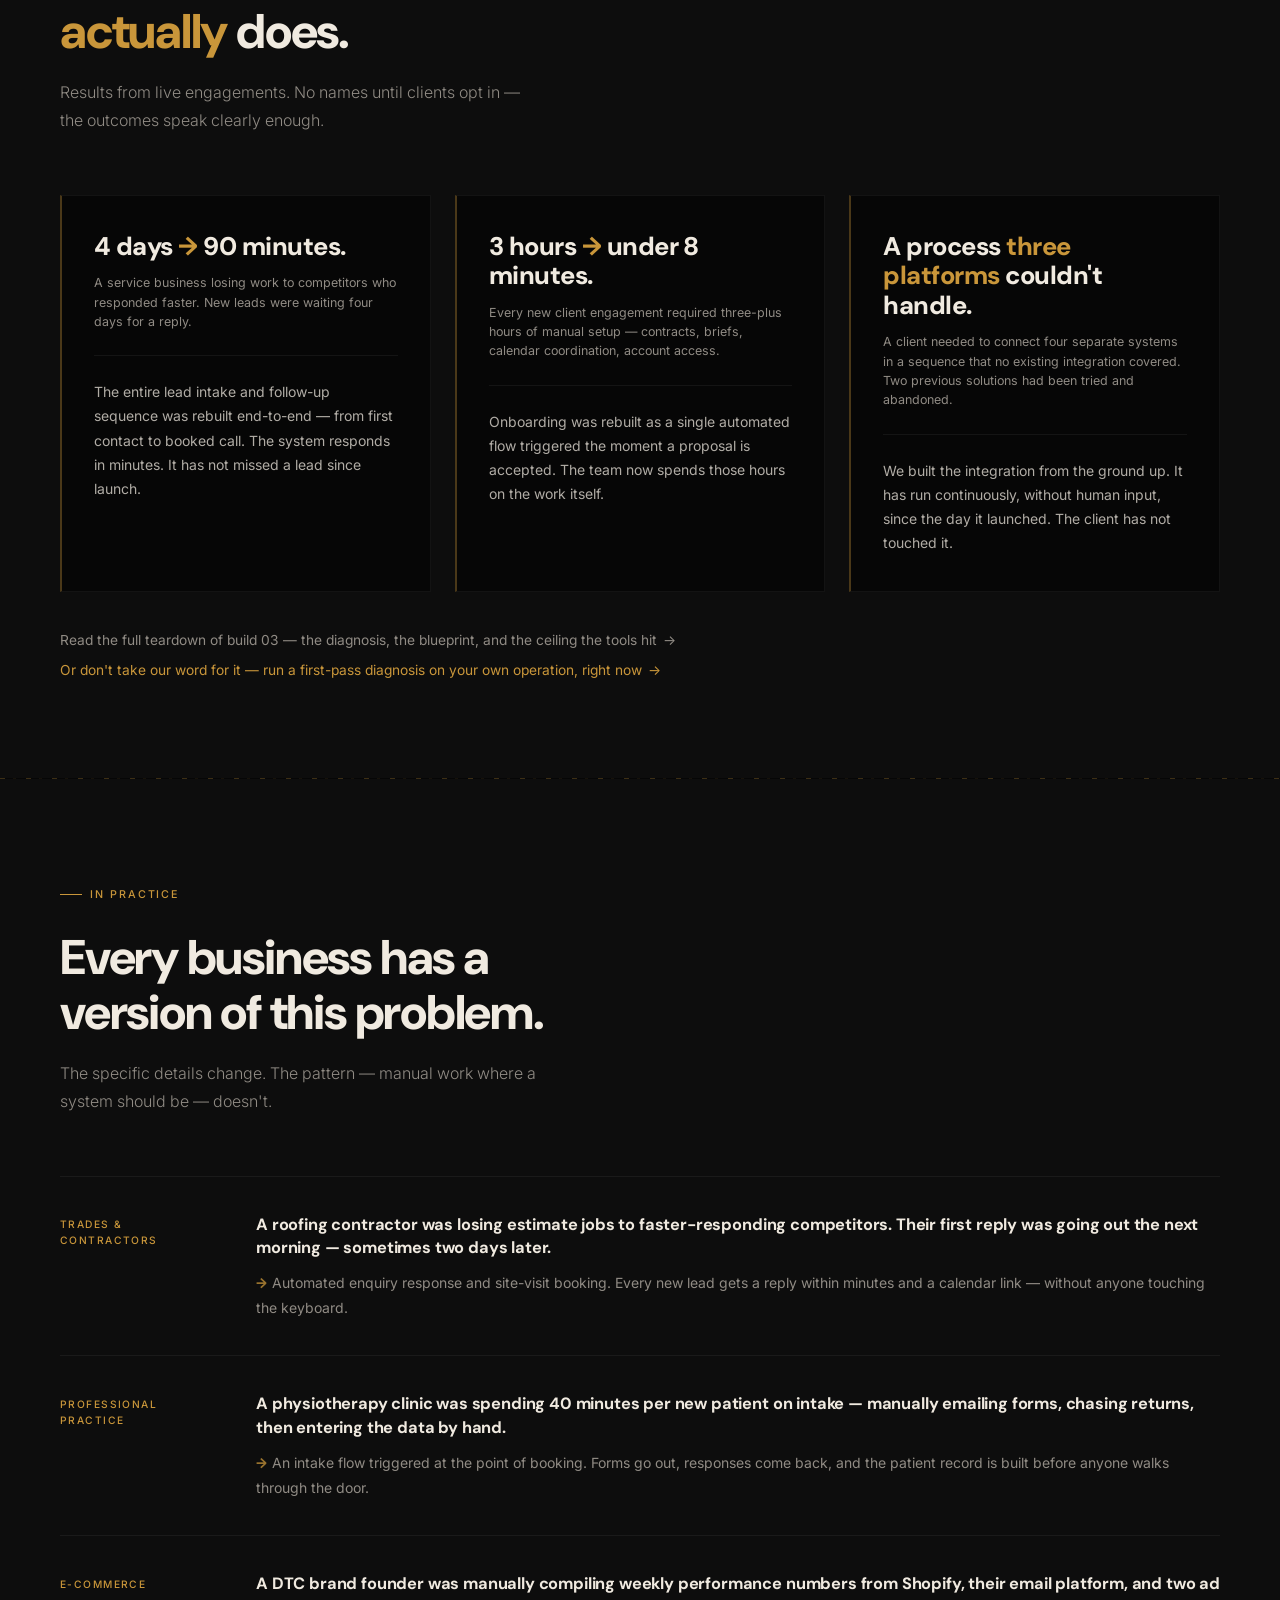
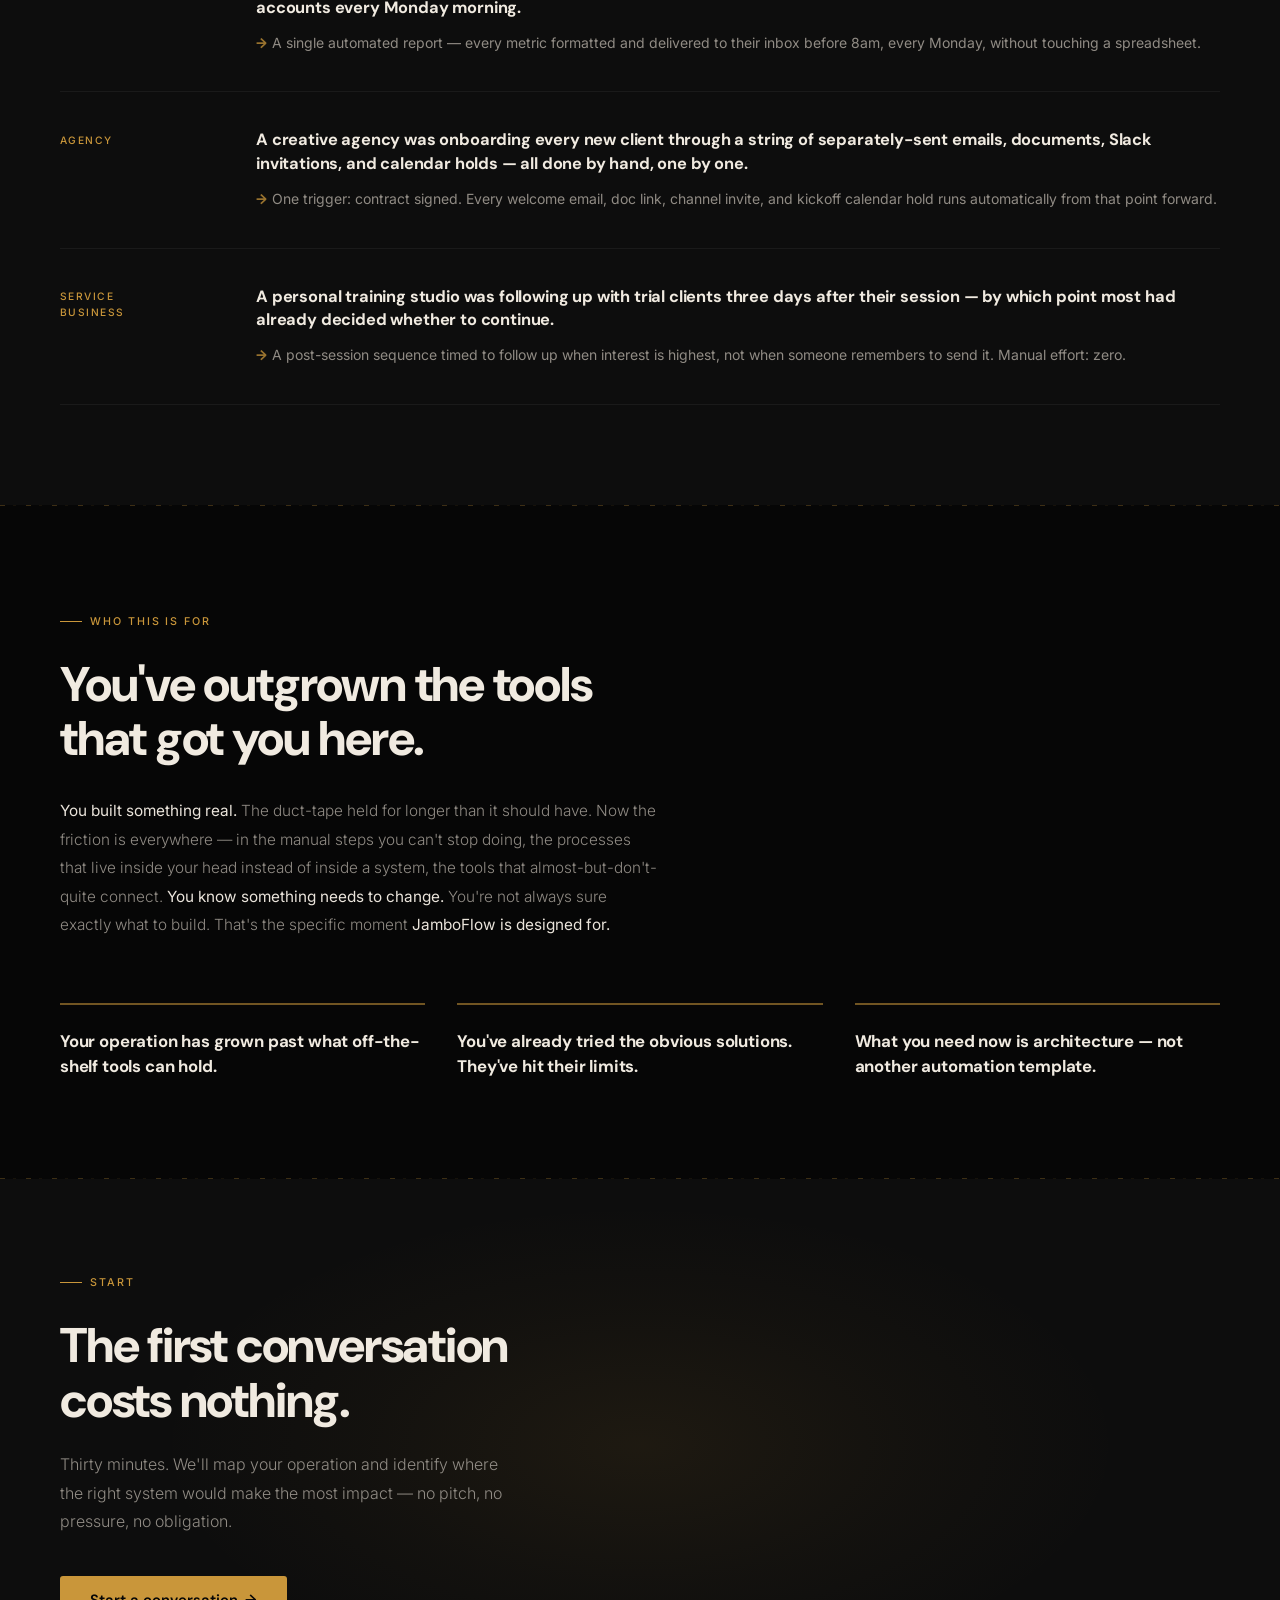
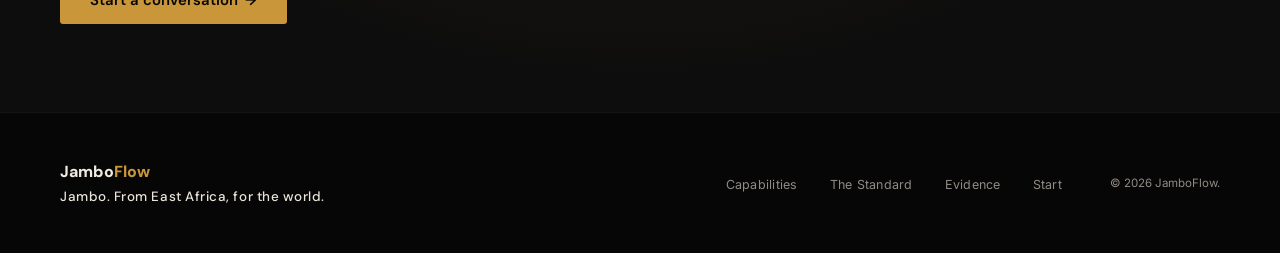
==== commit 26db9324: "Add the JamboFlow Diagnostic: live AI first-pass diagnosis agent - diagnose.html: streaming chat UI " ====
--- a/index.html
+++ b/index.html
@@ -463,7 +463,13 @@
             margin-bottom: 1.5rem;
         }
 
-        .evidence-more { margin-top: 2.5rem; }
+        .evidence-more {
+            margin-top: 2.5rem;
+            display: flex; flex-direction: column;
+            align-items: flex-start; gap: .9rem;
+        }
+        .btn-text-gold { color: var(--gold); }
+        .btn-text-gold:hover { color: var(--gold-hi); }
 
         .evidence-result {
             font-size: .875rem; color: var(--text);
@@ -907,6 +913,7 @@
 
         <div class="evidence-more reveal">
             <a href="teardown.html" class="btn-text">Read the full teardown of build 03 — the diagnosis, the blueprint, and the ceiling the tools hit <span class="arr">→</span></a>
+            <a href="diagnose.html" class="btn-text btn-text-gold">Or don't take our word for it — run a first-pass diagnosis on your own operation, right now <span class="arr">→</span></a>
         </div>
     </div>
 </section>
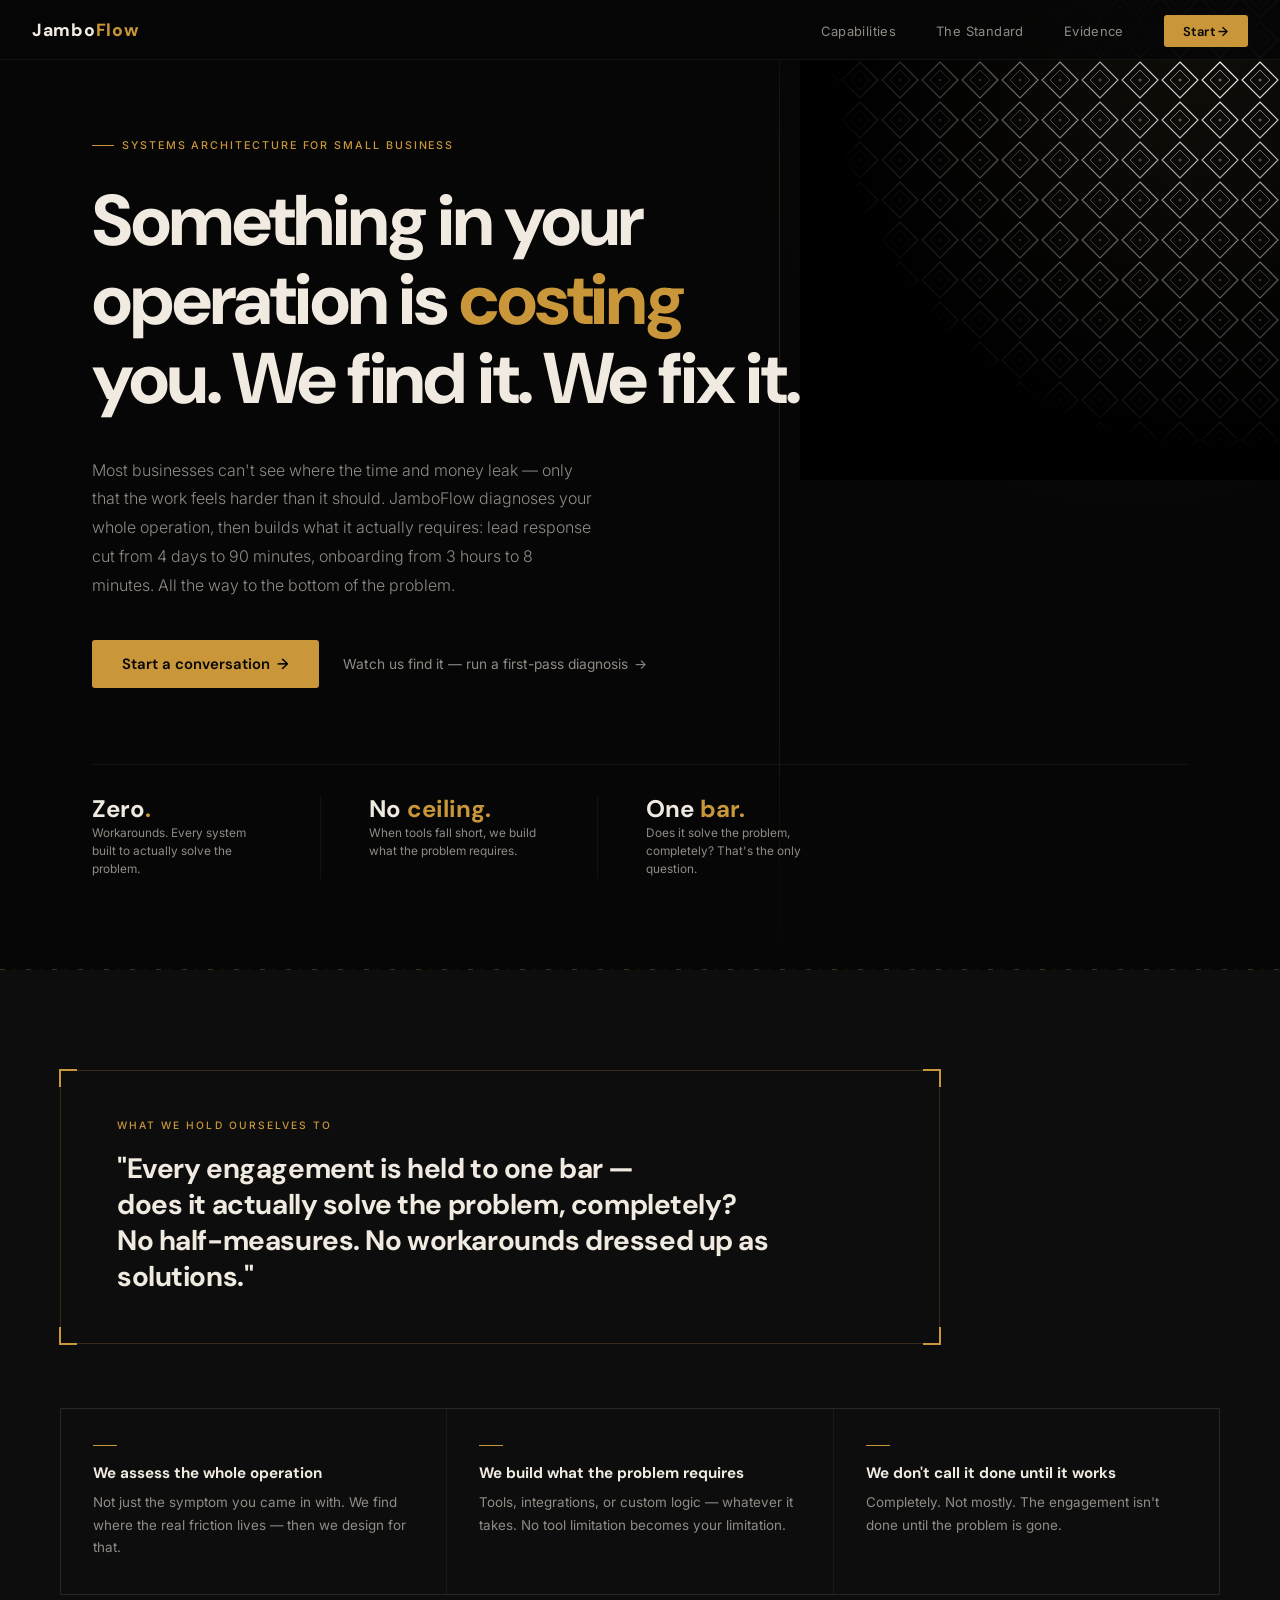
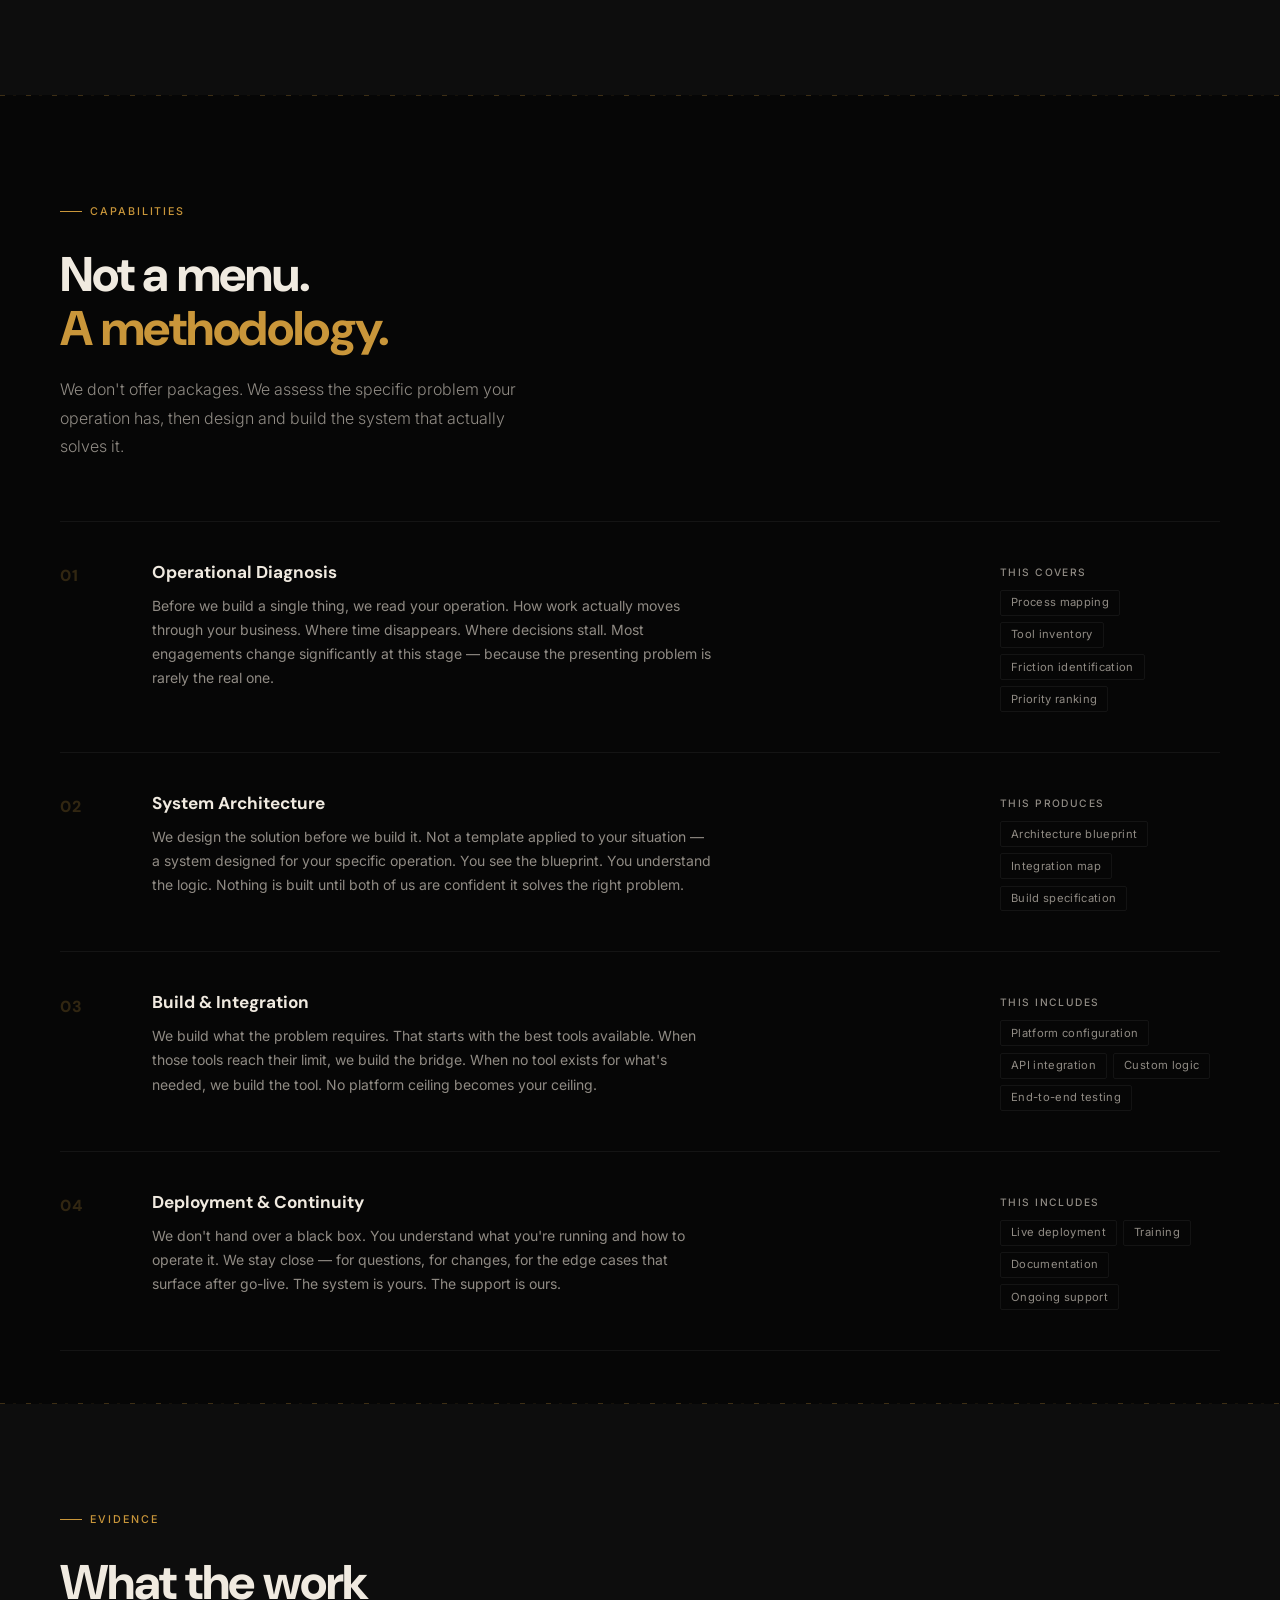
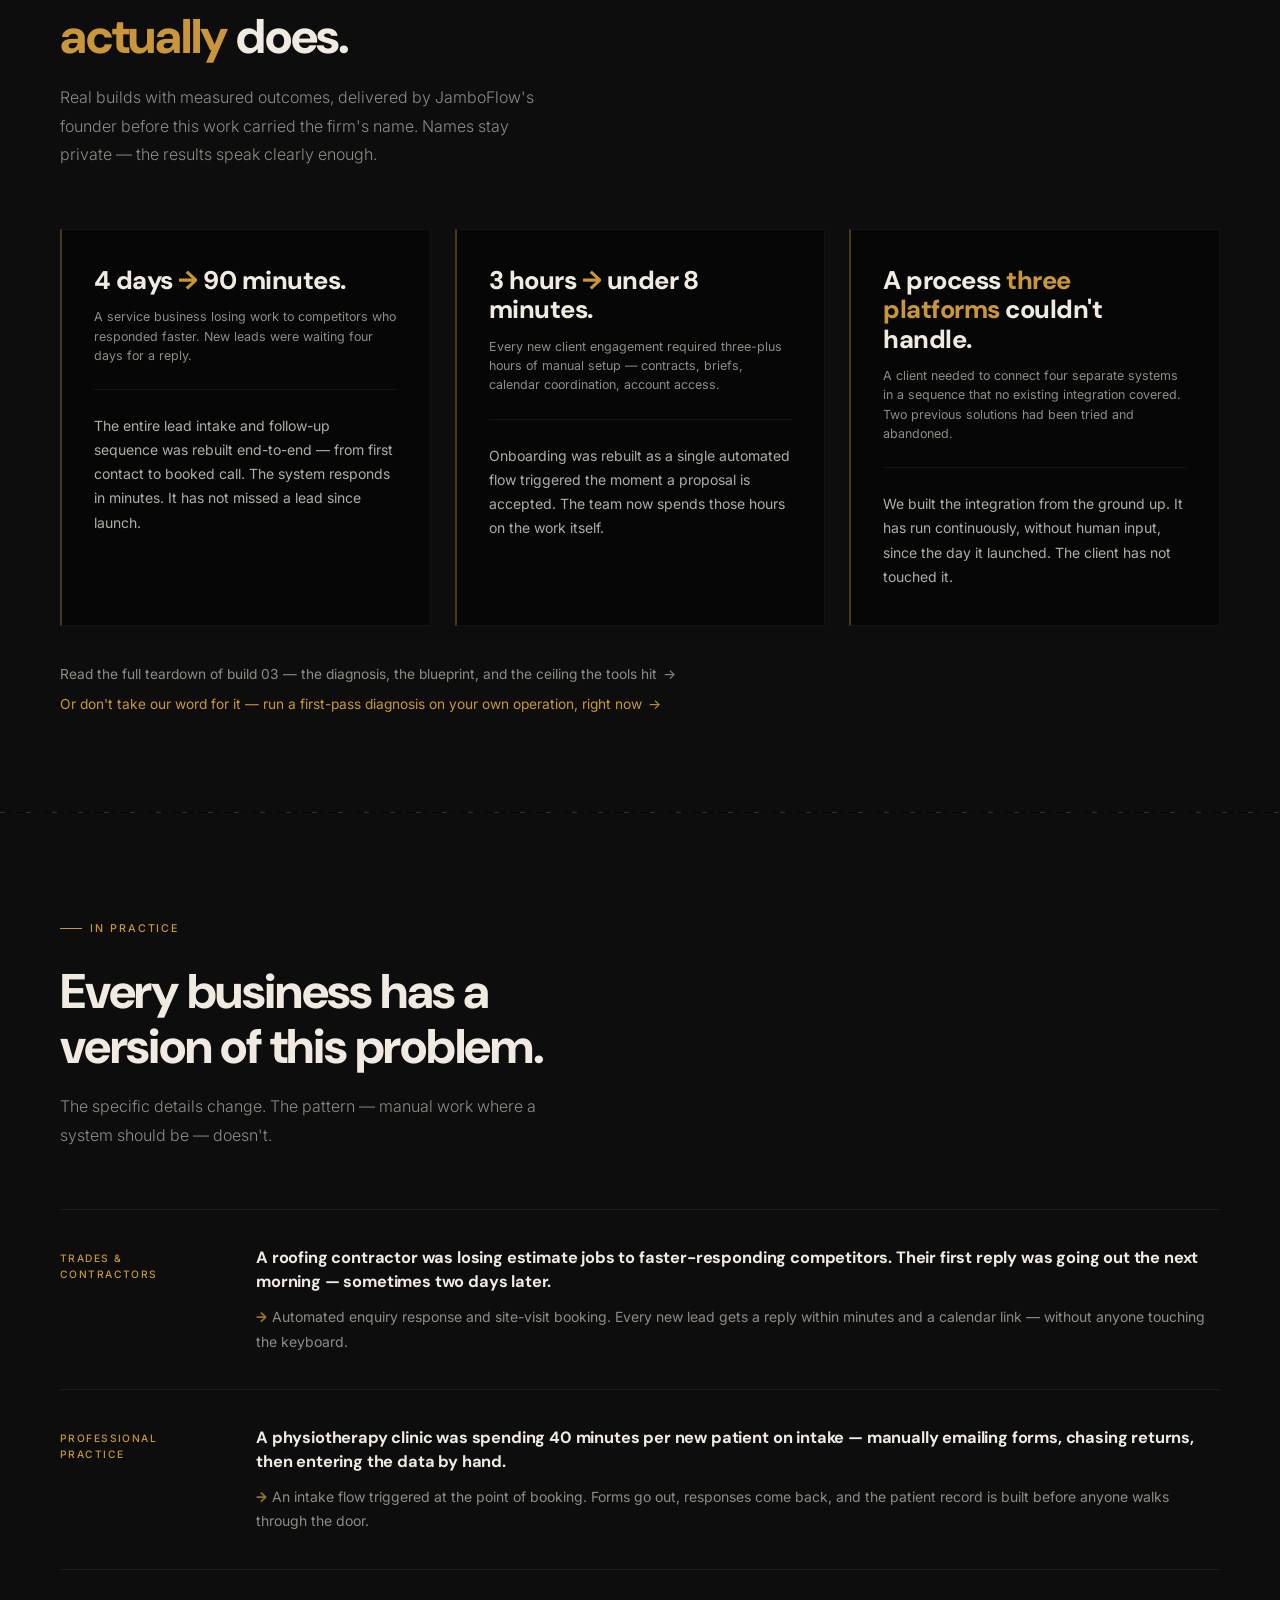
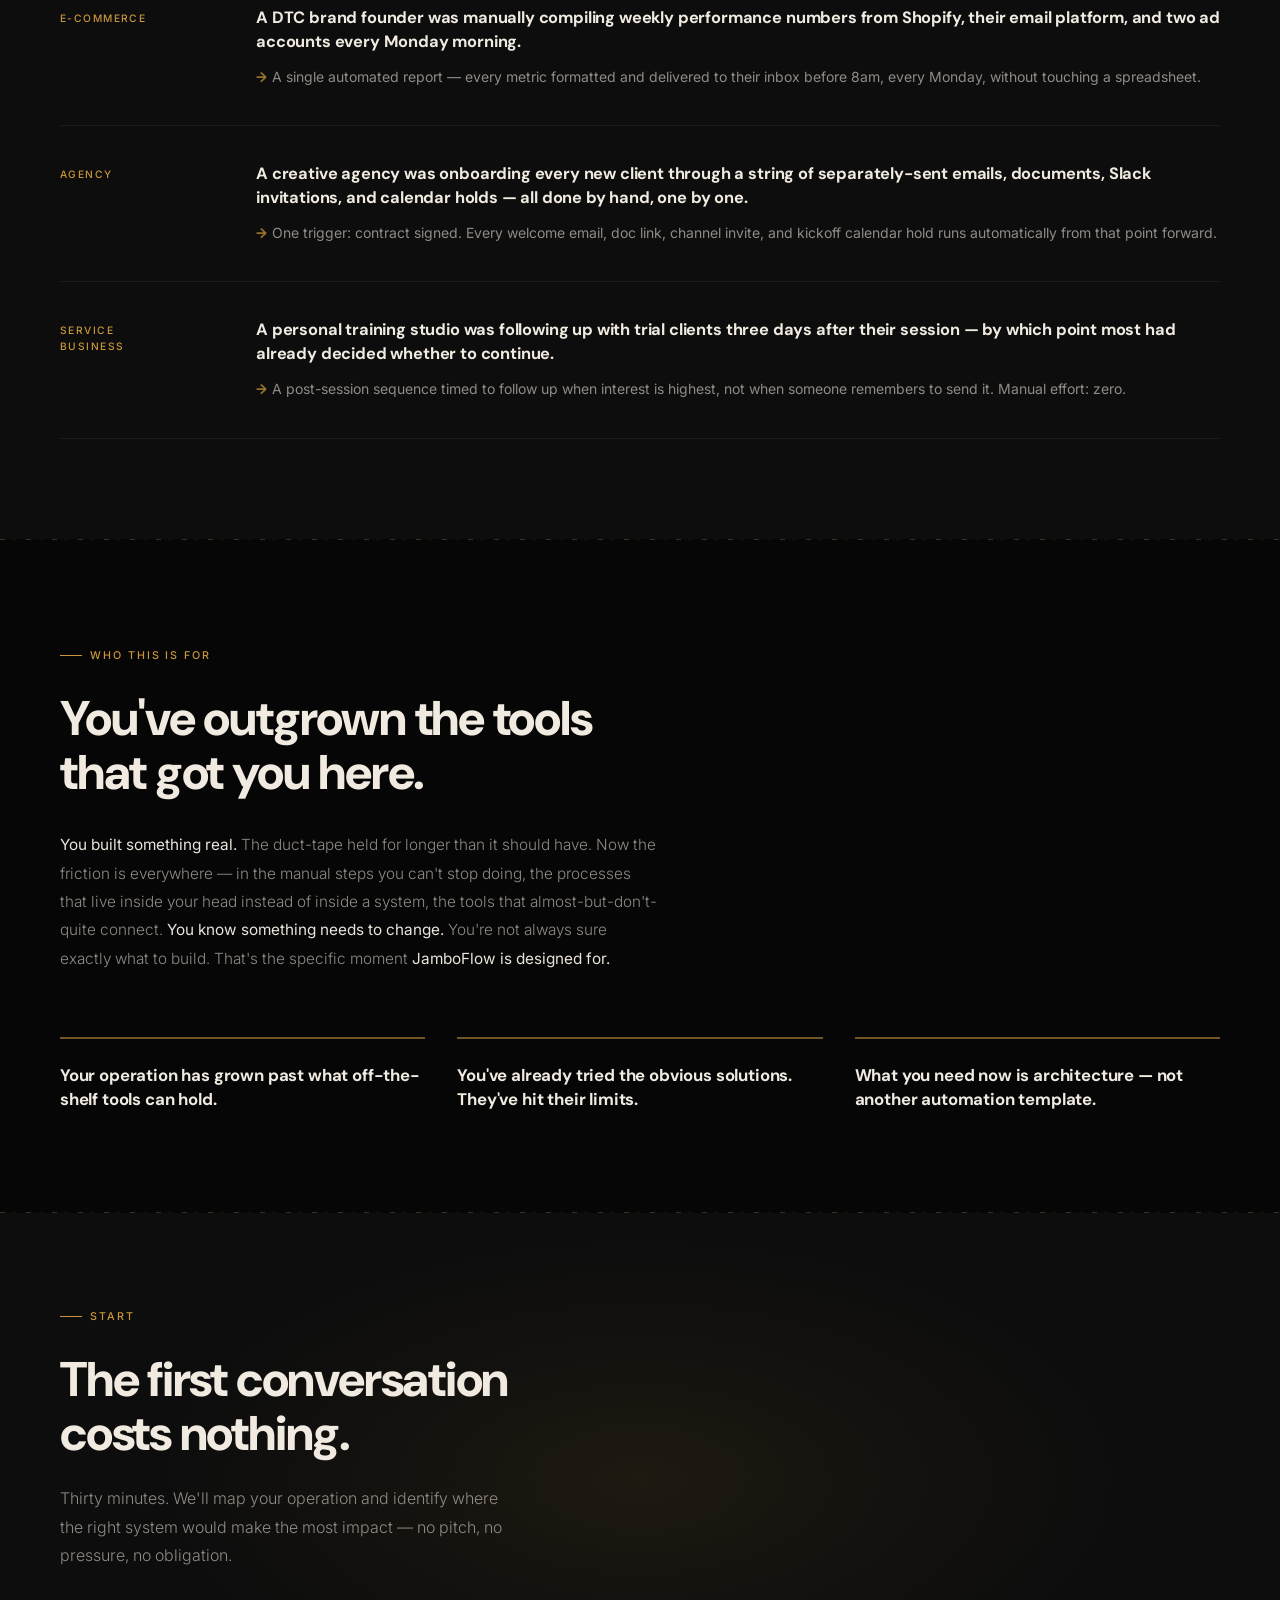
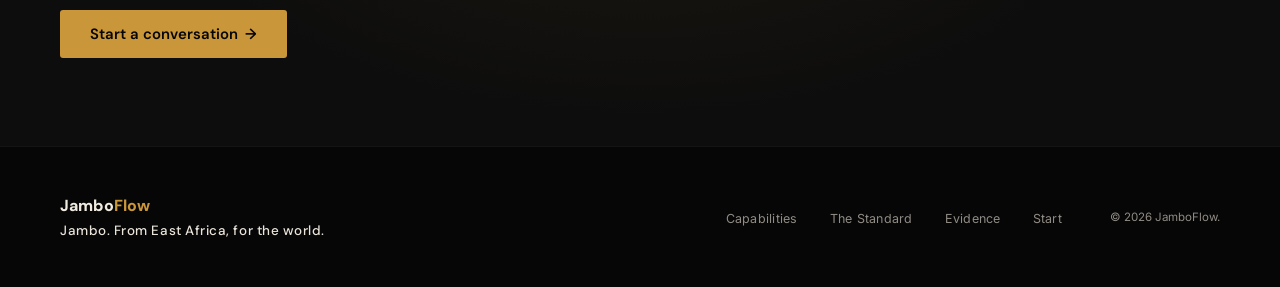
==== commit 86e3ecfd: "Reposition hero from method-first to outcome-first - Hero: "Something in your operation is costing y" ====
--- a/index.html
+++ b/index.html
@@ -3,10 +3,10 @@
 <head>
     <meta charset="UTF-8">
     <meta name="viewport" content="width=device-width, initial-scale=1.0">
-    <title>JamboFlow — Systems Architecture for Ambitious Businesses</title>
-    <meta name="description" content="JamboFlow builds systems that go all the way to the bottom of the problem. No ceilings. No workarounds. No half-measures.">
+    <title>JamboFlow — Systems Architecture for Small Business</title>
+    <meta name="description" content="Something in your operation is costing you. JamboFlow finds it and fixes it — a full-operation diagnosis, then systems built until the problem is solved. Completely.">
     <meta property="og:title" content="JamboFlow">
-    <meta property="og:description" content="We go all the way to the bottom of the problem.">
+    <meta property="og:description" content="Something in your operation is costing you. We find it. We fix it.">
     <meta property="og:image" content="assets/og-image.png">
     <meta property="og:type" content="website">
     <link rel="icon" href="assets/favicon.ico">
@@ -227,10 +227,11 @@
 
         .hero h1 {
             font-family: 'DM Sans', sans-serif; font-weight: 800;
-            font-size: clamp(3.25rem, 6.8vw, 6.5rem);
+            font-size: clamp(2.9rem, 5.6vw, 5rem);
             line-height: 1.1; letter-spacing: -.03em;
             color: var(--cream);
-            max-width: 760px;
+            max-width: 820px;
+            text-wrap: balance;
             /* padding-bottom gives descenders (p, y, g) breathing room at large sizes */
             padding-bottom: .1em;
             margin-bottom: 1.875rem;
@@ -729,21 +730,19 @@
     <div class="hero-vline eline" aria-hidden="true"></div>
 
     <div class="hero">
-        <p class="eyebrow-hero e1">The JamboFlow Standard</p>
+        <p class="eyebrow-hero e1">Systems architecture for small business</p>
 
         <h1 class="e2">
-            We go all the way<br>
-            to the <em>bottom</em><br>
-            of the problem.
+            Something in your operation is <em>costing</em> you. We find it. We fix it.
         </h1>
 
         <p class="hero-sub e3">
-            Most solutions stop when the tool runs out of capability. JamboFlow doesn't. We assess your entire operation, design what it actually needs, and build it — until the problem is solved. Completely.
+            Most businesses can't see where the time and money leak — only that the work feels harder than it should. JamboFlow diagnoses your whole operation, then builds what it actually requires: lead response cut from 4 days to 90 minutes, onboarding from 3 hours to 8 minutes. All the way to the bottom of the problem.
         </p>
 
         <div class="hero-actions e4">
             <a href="https://forms.zohopublic.com/infojamb1/form/JamboFlowDiscoveryCallRequest/formperma/Dzxq_atiS6HRFIcpj4px3CKDWouV9UOHA_o1dYLACps" target="_blank" rel="noopener noreferrer" class="btn-primary">Start a conversation <span class="arr">→</span></a>
-            <a href="#capabilities" class="btn-text">See how we work <span class="arr">→</span></a>
+            <a href="diagnose.html" class="btn-text">Watch us find it — run a first-pass diagnosis <span class="arr">→</span></a>
         </div>
 
         <div class="hero-diff e5">
@@ -884,7 +883,7 @@
 
         <p class="eyebrow">Evidence</p>
         <h2>What the work<br><em>actually</em> does.</h2>
-        <p class="section-sub">Results from live engagements. No names until clients opt in — the outcomes speak clearly enough.</p>
+        <p class="section-sub">Real builds with measured outcomes, delivered by JamboFlow's founder before this work carried the firm's name. Names stay private — the results speak clearly enough.</p>
 
         <div class="evidence-grid">
 
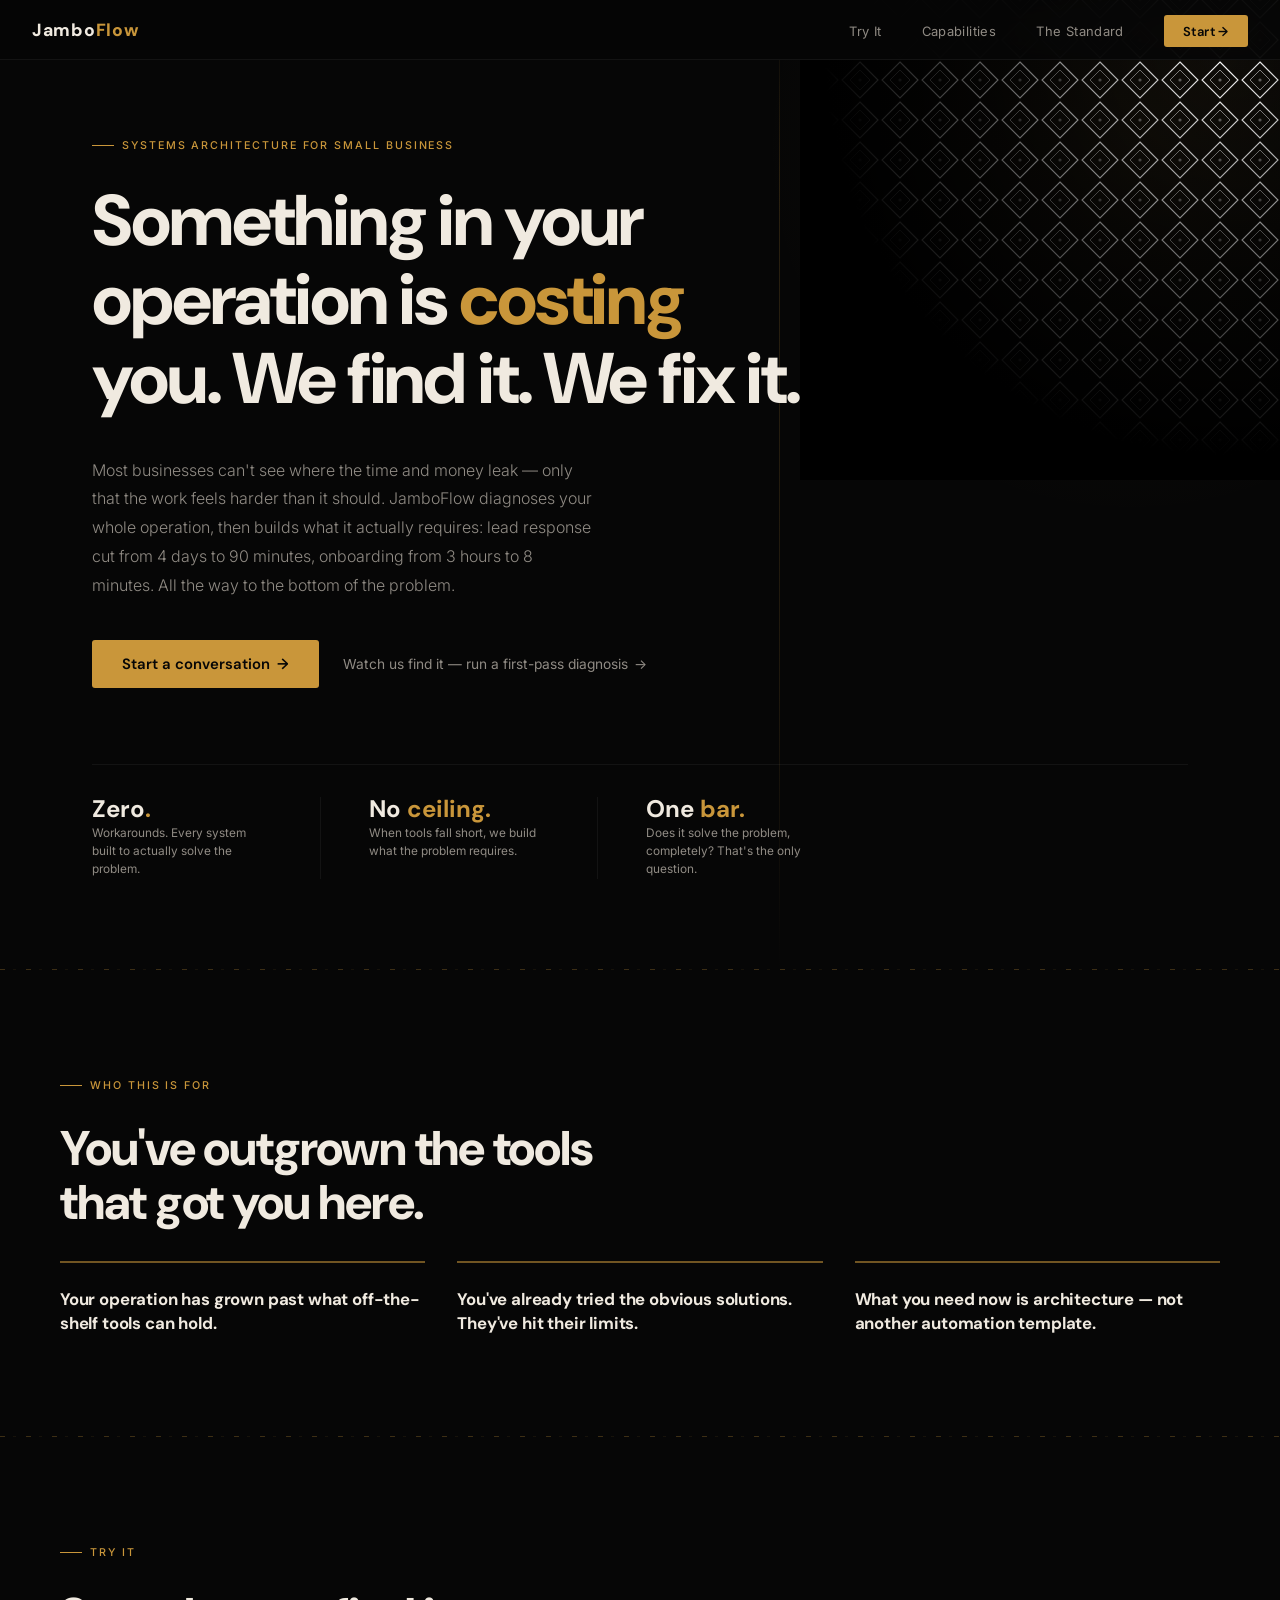
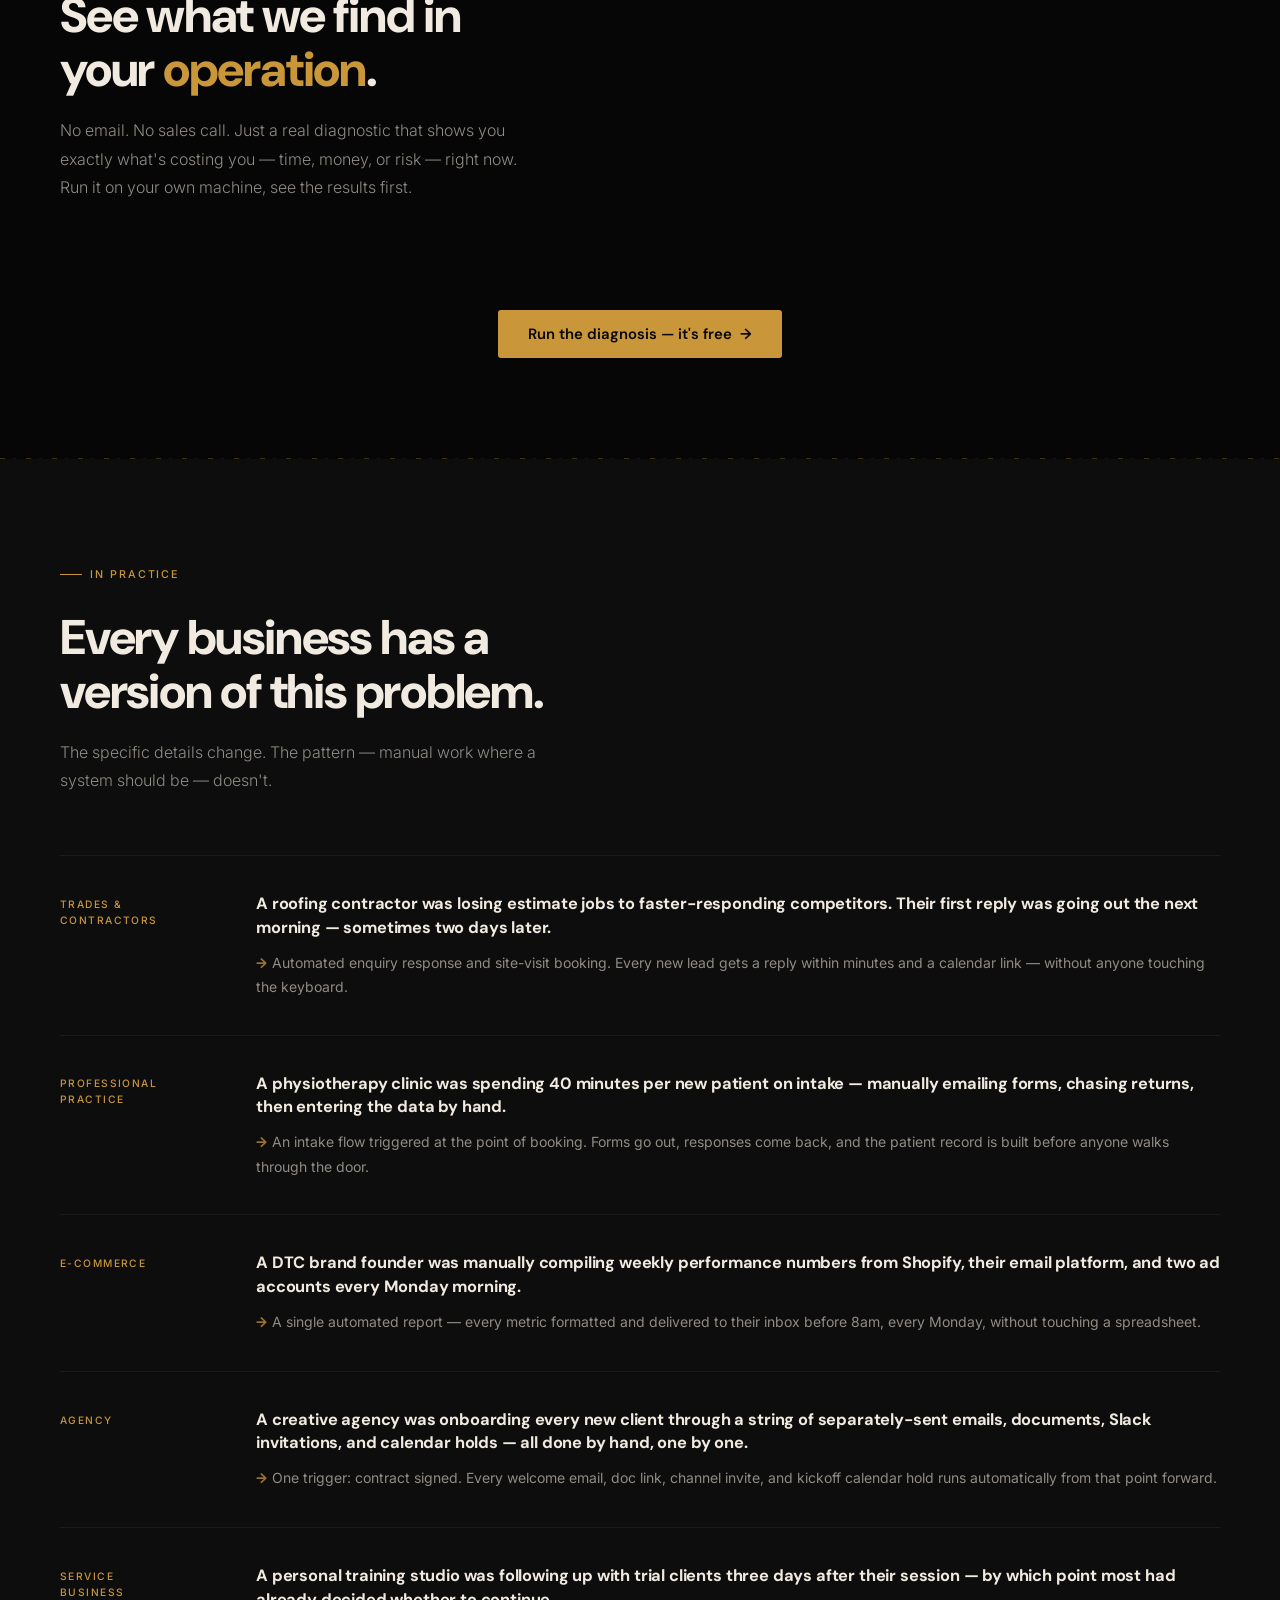
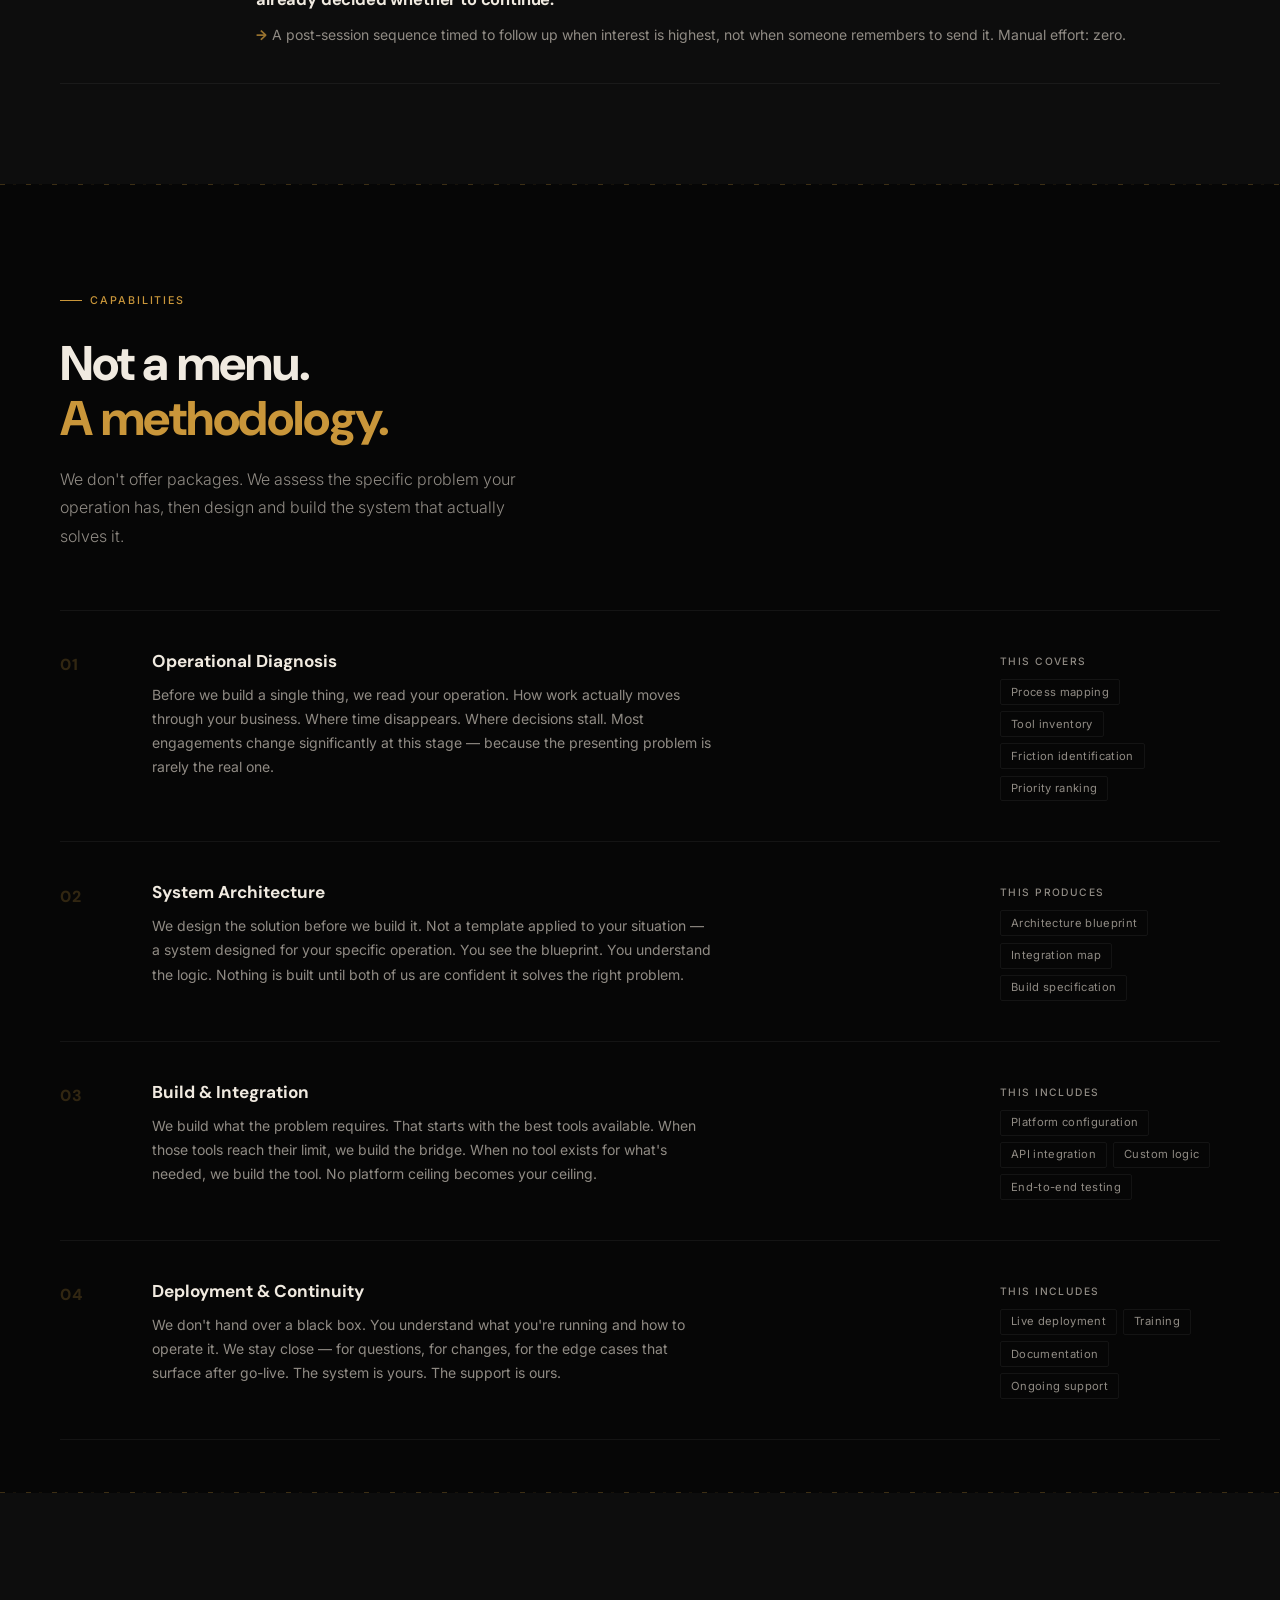
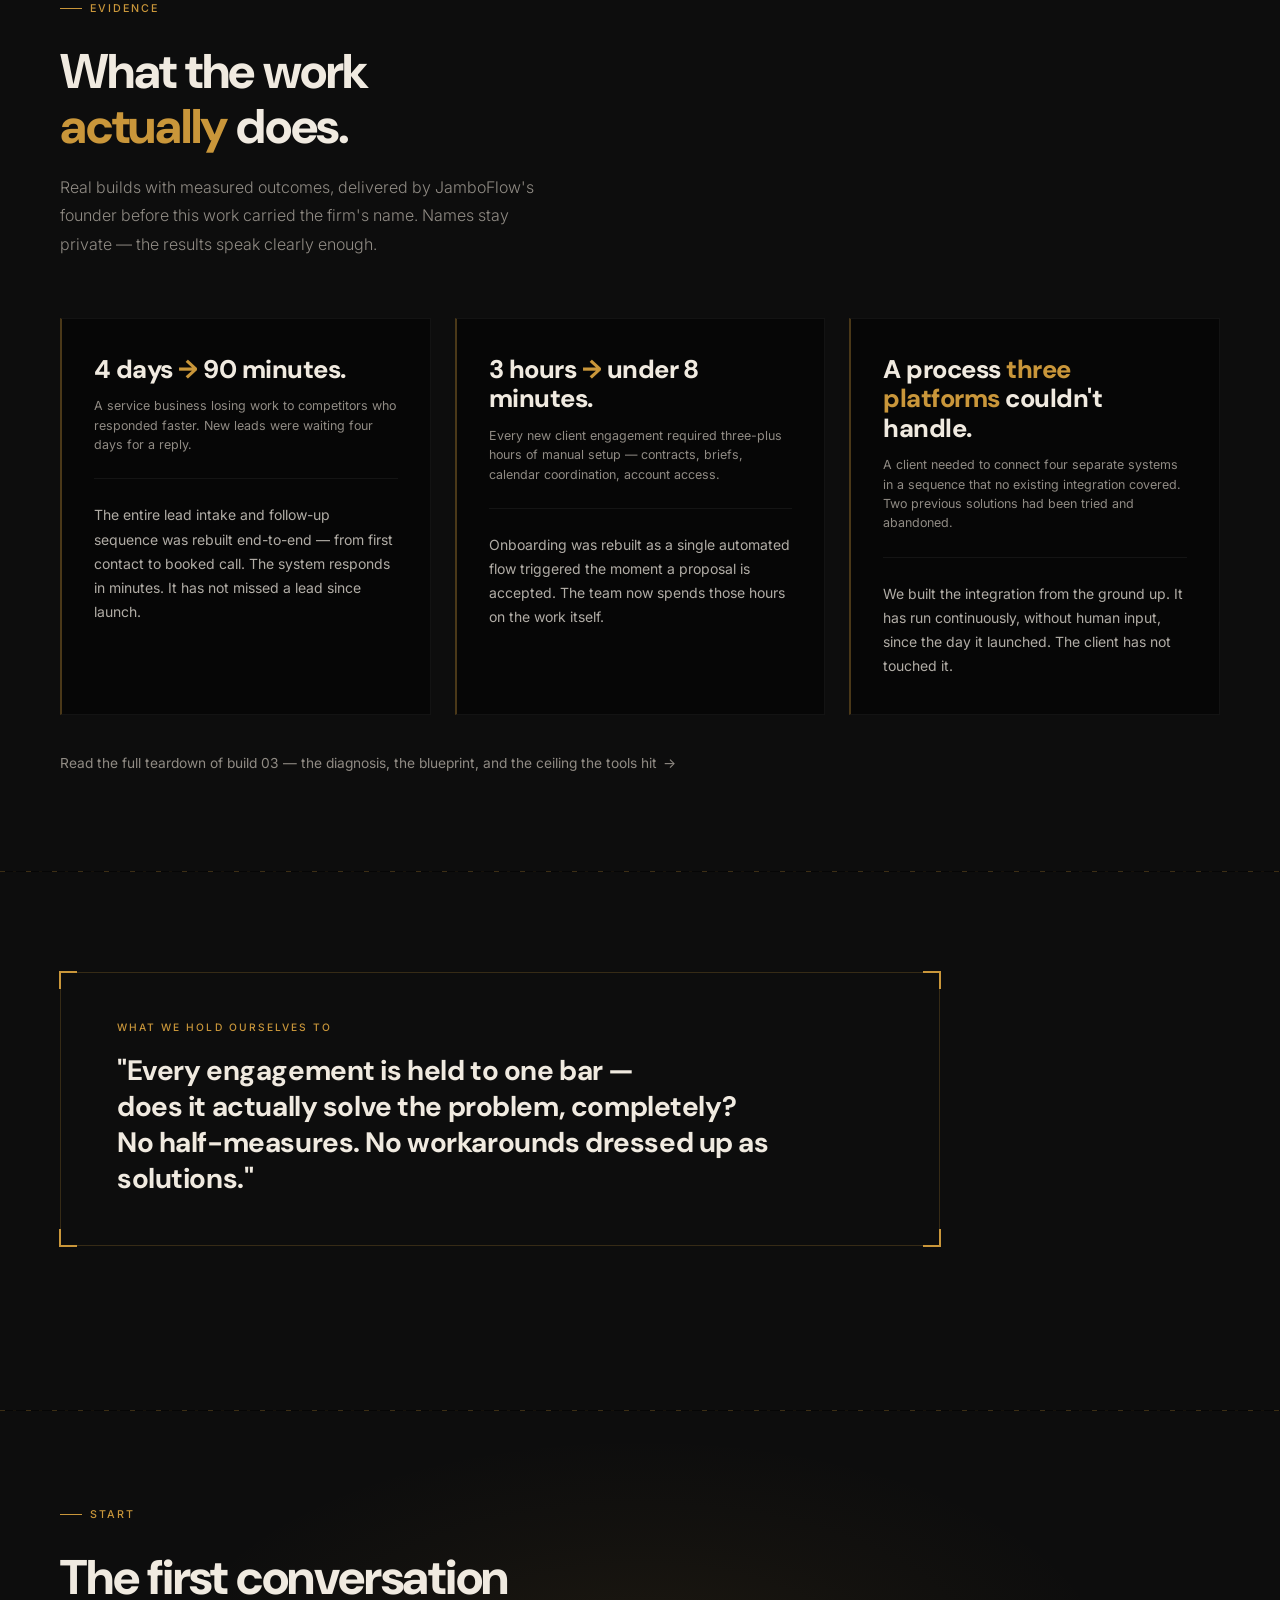
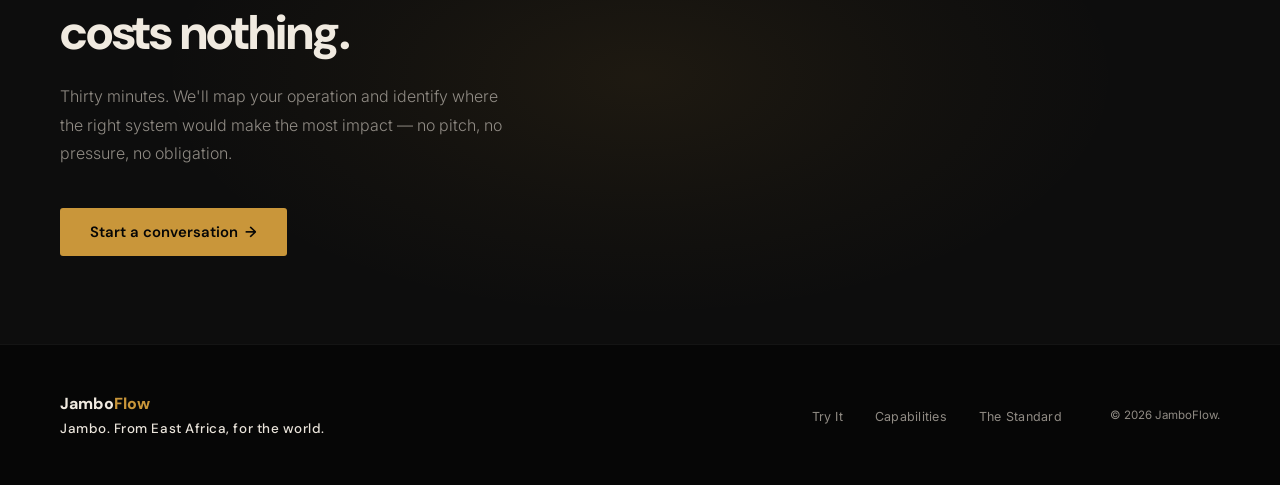
==== commit f9e76498: "Update index.html" ====
--- a/index.html
+++ b/index.html
@@ -696,9 +696,9 @@
 <nav>
     <a href="/" class="logo">Jambo<em>Flow</em></a>
     <ul class="nav-links">
+        <li><a href="#tryit">Try It</a></li>
         <li><a href="#capabilities">Capabilities</a></li>
         <li><a href="#standard">The Standard</a></li>
-        <li><a href="#evidence">Evidence</a></li>
         <li><a href="https://forms.zohopublic.com/infojamb1/form/JamboFlowDiscoveryCallRequest/formperma/Dzxq_atiS6HRFIcpj4px3CKDWouV9UOHA_o1dYLACps" target="_blank" rel="noopener noreferrer" class="nav-start">Start →</a></li>
     </ul>
     <a href="https://forms.zohopublic.com/infojamb1/form/JamboFlowDiscoveryCallRequest/formperma/Dzxq_atiS6HRFIcpj4px3CKDWouV9UOHA_o1dYLACps" target="_blank" rel="noopener noreferrer" class="mobile-start">Start →</a>
@@ -764,6 +764,219 @@
 
 <div class="geo-rule"></div>
 
+<!-- ─────────────── WHO THIS IS FOR ─────────────── -->
+<section class="moment-section">
+    <div class="moment-inner">
+
+        <p class="eyebrow">Who this is for</p>
+        <h2 class="reveal">You've outgrown the tools<br>that got you here.</h2>
+
+        <div class="moment-markers">
+            <div class="moment-marker reveal reveal-d1">
+                <p>Your operation has grown past what off-the-shelf tools can hold.</p>
+            </div>
+            <div class="moment-marker reveal reveal-d2">
+                <p>You've already tried the obvious solutions. They've hit their limits.</p>
+            </div>
+            <div class="moment-marker reveal reveal-d3">
+                <p>What you need now is architecture — not another automation template.</p>
+            </div>
+        </div>
+
+    </div>
+</section>
+
+<div class="geo-rule"></div>
+
+<!-- ─────────────── TRY IT ─────────────── -->
+<section class="cap-section" id="tryit">
+    <div class="cap-inner">
+
+        <p class="eyebrow">Try It</p>
+        <h2>See what we find in<br>your <em>operation</em>.</h2>
+        <p class="section-sub">No email. No sales call. Just a real diagnostic that shows you exactly what's costing you — time, money, or risk — right now. Run it on your own machine, see the results first.</p>
+
+        <div style="padding: 3rem 0; text-align: center;">
+            <a href="diagnose.html" class="btn-primary reveal">Run the diagnosis — it's free <span class="arr">→</span></a>
+        </div>
+
+    </div>
+</section>
+
+<div class="geo-rule"></div>
+
+<!-- ─────────────── IN PRACTICE ─────────────── -->
+<section class="practice-section" id="practice">
+    <div class="practice-inner">
+
+        <p class="eyebrow">In Practice</p>
+        <h2>Every business has a<br>version of this problem.</h2>
+        <p class="section-sub">The specific details change. The pattern — manual work where a system should be — doesn't.</p>
+
+        <div class="practice-list">
+
+            <div class="practice-item reveal">
+                <p class="practice-type">Trades &amp;<br>Contractors</p>
+                <div>
+                    <p class="practice-situation">A roofing contractor was losing estimate jobs to faster-responding competitors. Their first reply was going out the next morning — sometimes two days later.</p>
+                    <p class="practice-solution"><span class="practice-arrow">→</span>Automated enquiry response and site-visit booking. Every new lead gets a reply within minutes and a calendar link — without anyone touching the keyboard.</p>
+                </div>
+            </div>
+
+            <div class="practice-item reveal">
+                <p class="practice-type">Professional<br>Practice</p>
+                <div>
+                    <p class="practice-situation">A physiotherapy clinic was spending 40 minutes per new patient on intake — manually emailing forms, chasing returns, then entering the data by hand.</p>
+                    <p class="practice-solution"><span class="practice-arrow">→</span>An intake flow triggered at the point of booking. Forms go out, responses come back, and the patient record is built before anyone walks through the door.</p>
+                </div>
+            </div>
+
+            <div class="practice-item reveal">
+                <p class="practice-type">E-Commerce</p>
+                <div>
+                    <p class="practice-situation">A DTC brand founder was manually compiling weekly performance numbers from Shopify, their email platform, and two ad accounts every Monday morning.</p>
+                    <p class="practice-solution"><span class="practice-arrow">→</span>A single automated report — every metric formatted and delivered to their inbox before 8am, every Monday, without touching a spreadsheet.</p>
+                </div>
+            </div>
+
+            <div class="practice-item reveal">
+                <p class="practice-type">Agency</p>
+                <div>
+                    <p class="practice-situation">A creative agency was onboarding every new client through a string of separately-sent emails, documents, Slack invitations, and calendar holds — all done by hand, one by one.</p>
+                    <p class="practice-solution"><span class="practice-arrow">→</span>One trigger: contract signed. Every welcome email, doc link, channel invite, and kickoff calendar hold runs automatically from that point forward.</p>
+                </div>
+            </div>
+
+            <div class="practice-item reveal">
+                <p class="practice-type">Service<br>Business</p>
+                <div>
+                    <p class="practice-situation">A personal training studio was following up with trial clients three days after their session — by which point most had already decided whether to continue.</p>
+                    <p class="practice-solution"><span class="practice-arrow">→</span>A post-session sequence timed to follow up when interest is highest, not when someone remembers to send it. Manual effort: zero.</p>
+                </div>
+            </div>
+
+        </div>
+    </div>
+</section>
+
+<div class="geo-rule"></div>
+
+<!-- ─────────────── CAPABILITIES ─────────────── -->
+<section class="cap-section" id="capabilities">
+    <div class="cap-inner">
+
+        <p class="eyebrow">Capabilities</p>
+        <h2>Not a menu.<br><em>A methodology.</em></h2>
+        <p class="section-sub">We don't offer packages. We assess the specific problem your operation has, then design and build the system that actually solves it.</p>
+
+        <div class="cap-rows">
+
+            <div class="cap-row reveal">
+                <p class="cap-n">01</p>
+                <div class="cap-body">
+                    <h3>Operational Diagnosis</h3>
+                    <p>Before we build a single thing, we read your operation. How work actually moves through your business. Where time disappears. Where decisions stall. Most engagements change significantly at this stage — because the presenting problem is rarely the real one.</p>
+                </div>
+                <div class="cap-covers">
+                    <p class="cap-covers-label">This covers</p>
+                    <p class="cap-tag">Process mapping</p>
+                    <p class="cap-tag">Tool inventory</p>
+                    <p class="cap-tag">Friction identification</p>
+                    <p class="cap-tag">Priority ranking</p>
+                </div>
+            </div>
+
+            <div class="cap-row reveal">
+                <p class="cap-n">02</p>
+                <div class="cap-body">
+                    <h3>System Architecture</h3>
+                    <p>We design the solution before we build it. Not a template applied to your situation — a system designed for your specific operation. You see the blueprint. You understand the logic. Nothing is built until both of us are confident it solves the right problem.</p>
+                </div>
+                <div class="cap-covers">
+                    <p class="cap-covers-label">This produces</p>
+                    <p class="cap-tag">Architecture blueprint</p>
+                    <p class="cap-tag">Integration map</p>
+                    <p class="cap-tag">Build specification</p>
+                </div>
+            </div>
+
+            <div class="cap-row reveal">
+                <p class="cap-n">03</p>
+                <div class="cap-body">
+                    <h3>Build &amp; Integration</h3>
+                    <p>We build what the problem requires. That starts with the best tools available. When those tools reach their limit, we build the bridge. When no tool exists for what's needed, we build the tool. No platform ceiling becomes your ceiling.</p>
+                </div>
+                <div class="cap-covers">
+                    <p class="cap-covers-label">This includes</p>
+                    <p class="cap-tag">Platform configuration</p>
+                    <p class="cap-tag">API integration</p>
+                    <p class="cap-tag">Custom logic</p>
+                    <p class="cap-tag">End-to-end testing</p>
+                </div>
+            </div>
+
+            <div class="cap-row reveal">
+                <p class="cap-n">04</p>
+                <div class="cap-body">
+                    <h3>Deployment &amp; Continuity</h3>
+                    <p>We don't hand over a black box. You understand what you're running and how to operate it. We stay close — for questions, for changes, for the edge cases that surface after go-live. The system is yours. The support is ours.</p>
+                </div>
+                <div class="cap-covers">
+                    <p class="cap-covers-label">This includes</p>
+                    <p class="cap-tag">Live deployment</p>
+                    <p class="cap-tag">Training</p>
+                    <p class="cap-tag">Documentation</p>
+                    <p class="cap-tag">Ongoing support</p>
+                </div>
+            </div>
+
+        </div>
+    </div>
+</section>
+
+<div class="geo-rule"></div>
+
+<!-- ─────────────── EVIDENCE ─────────────── -->
+<section class="evidence-section" id="evidence">
+    <div class="evidence-inner">
+
+        <p class="eyebrow">Evidence</p>
+        <h2>What the work<br><em>actually</em> does.</h2>
+        <p class="section-sub">Real builds with measured outcomes, delivered by JamboFlow's founder before this work carried the firm's name. Names stay private — the results speak clearly enough.</p>
+
+        <div class="evidence-grid">
+
+            <div class="evidence-card reveal reveal-d1">
+                <p class="evidence-outcome">4 days <em>→</em> 90 minutes.</p>
+                <p class="evidence-context">A service business losing work to competitors who responded faster. New leads were waiting four days for a reply.</p>
+                <div class="evidence-divider"></div>
+                <p class="evidence-result">The entire lead intake and follow-up sequence was rebuilt end-to-end — from first contact to booked call. The system responds in minutes. It has not missed a lead since launch.</p>
+            </div>
+
+            <div class="evidence-card reveal reveal-d2">
+                <p class="evidence-outcome">3 hours <em>→</em> under 8 minutes.</p>
+                <p class="evidence-context">Every new client engagement required three-plus hours of manual setup — contracts, briefs, calendar coordination, account access.</p>
+                <div class="evidence-divider"></div>
+                <p class="evidence-result">Onboarding was rebuilt as a single automated flow triggered the moment a proposal is accepted. The team now spends those hours on the work itself.</p>
+            </div>
+
+            <div class="evidence-card reveal reveal-d3">
+                <p class="evidence-outcome">A process <em>three platforms</em> couldn't handle.</p>
+                <p class="evidence-context">A client needed to connect four separate systems in a sequence that no existing integration covered. Two previous solutions had been tried and abandoned.</p>
+                <div class="evidence-divider"></div>
+                <p class="evidence-result">We built the integration from the ground up. It has run continuously, without human input, since the day it launched. The client has not touched it.</p>
+            </div>
+
+        </div>
+
+        <div class="evidence-more reveal">
+            <a href="teardown.html" class="btn-text">Read the full teardown of build 03 — the diagnosis, the blueprint, and the ceiling the tools hit <span class="arr">→</span></a>
+        </div>
+    </div>
+</section>
+
+<div class="geo-rule"></div>
+
 <!-- ─────────────── THE STANDARD ─────────────── -->
 <section class="standard-section" id="standard">
     <div class="standard-inner">
@@ -779,225 +992,6 @@
             </h2>
         </div>
 
-        <div class="principles">
-            <div class="principle reveal reveal-d1">
-                <div class="principle-mark"></div>
-                <h3>We assess the whole operation</h3>
-                <p>Not just the symptom you came in with. We find where the real friction lives — then we design for that.</p>
-            </div>
-            <div class="principle reveal reveal-d2">
-                <div class="principle-mark"></div>
-                <h3>We build what the problem requires</h3>
-                <p>Tools, integrations, or custom logic — whatever it takes. No tool limitation becomes your limitation.</p>
-            </div>
-            <div class="principle reveal reveal-d3">
-                <div class="principle-mark"></div>
-                <h3>We don't call it done until it works</h3>
-                <p>Completely. Not mostly. The engagement isn't done until the problem is gone.</p>
-            </div>
-        </div>
-
-    </div>
-</section>
-
-<div class="geo-rule"></div>
-
-<!-- ─────────────── CAPABILITIES ─────────────── -->
-<section class="cap-section" id="capabilities">
-    <div class="cap-inner">
-
-        <p class="eyebrow">Capabilities</p>
-        <h2>Not a menu.<br><em>A methodology.</em></h2>
-        <p class="section-sub">We don't offer packages. We assess the specific problem your operation has, then design and build the system that actually solves it.</p>
-
-        <div class="cap-rows">
-
-            <div class="cap-row reveal">
-                <p class="cap-n">01</p>
-                <div class="cap-body">
-                    <h3>Operational Diagnosis</h3>
-                    <p>Before we build a single thing, we read your operation. How work actually moves through your business. Where time disappears. Where decisions stall. Most engagements change significantly at this stage — because the presenting problem is rarely the real one.</p>
-                </div>
-                <div class="cap-covers">
-                    <p class="cap-covers-label">This covers</p>
-                    <p class="cap-tag">Process mapping</p>
-                    <p class="cap-tag">Tool inventory</p>
-                    <p class="cap-tag">Friction identification</p>
-                    <p class="cap-tag">Priority ranking</p>
-                </div>
-            </div>
-
-            <div class="cap-row reveal">
-                <p class="cap-n">02</p>
-                <div class="cap-body">
-                    <h3>System Architecture</h3>
-                    <p>We design the solution before we build it. Not a template applied to your situation — a system designed for your specific operation. You see the blueprint. You understand the logic. Nothing is built until both of us are confident it solves the right problem.</p>
-                </div>
-                <div class="cap-covers">
-                    <p class="cap-covers-label">This produces</p>
-                    <p class="cap-tag">Architecture blueprint</p>
-                    <p class="cap-tag">Integration map</p>
-                    <p class="cap-tag">Build specification</p>
-                </div>
-            </div>
-
-            <div class="cap-row reveal">
-                <p class="cap-n">03</p>
-                <div class="cap-body">
-                    <h3>Build &amp; Integration</h3>
-                    <p>We build what the problem requires. That starts with the best tools available. When those tools reach their limit, we build the bridge. When no tool exists for what's needed, we build the tool. No platform ceiling becomes your ceiling.</p>
-                </div>
-                <div class="cap-covers">
-                    <p class="cap-covers-label">This includes</p>
-                    <p class="cap-tag">Platform configuration</p>
-                    <p class="cap-tag">API integration</p>
-                    <p class="cap-tag">Custom logic</p>
-                    <p class="cap-tag">End-to-end testing</p>
-                </div>
-            </div>
-
-            <div class="cap-row reveal">
-                <p class="cap-n">04</p>
-                <div class="cap-body">
-                    <h3>Deployment &amp; Continuity</h3>
-                    <p>We don't hand over a black box. You understand what you're running and how to operate it. We stay close — for questions, for changes, for the edge cases that surface after go-live. The system is yours. The support is ours.</p>
-                </div>
-                <div class="cap-covers">
-                    <p class="cap-covers-label">This includes</p>
-                    <p class="cap-tag">Live deployment</p>
-                    <p class="cap-tag">Training</p>
-                    <p class="cap-tag">Documentation</p>
-                    <p class="cap-tag">Ongoing support</p>
-                </div>
-            </div>
-
-        </div>
-    </div>
-</section>
-
-<div class="geo-rule"></div>
-
-<!-- ─────────────── EVIDENCE ─────────────── -->
-<section class="evidence-section" id="evidence">
-    <div class="evidence-inner">
-
-        <p class="eyebrow">Evidence</p>
-        <h2>What the work<br><em>actually</em> does.</h2>
-        <p class="section-sub">Real builds with measured outcomes, delivered by JamboFlow's founder before this work carried the firm's name. Names stay private — the results speak clearly enough.</p>
-
-        <div class="evidence-grid">
-
-            <div class="evidence-card reveal reveal-d1">
-                <p class="evidence-outcome">4 days <em>→</em> 90 minutes.</p>
-                <p class="evidence-context">A service business losing work to competitors who responded faster. New leads were waiting four days for a reply.</p>
-                <div class="evidence-divider"></div>
-                <p class="evidence-result">The entire lead intake and follow-up sequence was rebuilt end-to-end — from first contact to booked call. The system responds in minutes. It has not missed a lead since launch.</p>
-            </div>
-
-            <div class="evidence-card reveal reveal-d2">
-                <p class="evidence-outcome">3 hours <em>→</em> under 8 minutes.</p>
-                <p class="evidence-context">Every new client engagement required three-plus hours of manual setup — contracts, briefs, calendar coordination, account access.</p>
-                <div class="evidence-divider"></div>
-                <p class="evidence-result">Onboarding was rebuilt as a single automated flow triggered the moment a proposal is accepted. The team now spends those hours on the work itself.</p>
-            </div>
-
-            <div class="evidence-card reveal reveal-d3">
-                <p class="evidence-outcome">A process <em>three platforms</em> couldn't handle.</p>
-                <p class="evidence-context">A client needed to connect four separate systems in a sequence that no existing integration covered. Two previous solutions had been tried and abandoned.</p>
-                <div class="evidence-divider"></div>
-                <p class="evidence-result">We built the integration from the ground up. It has run continuously, without human input, since the day it launched. The client has not touched it.</p>
-            </div>
-
-        </div>
-
-        <div class="evidence-more reveal">
-            <a href="teardown.html" class="btn-text">Read the full teardown of build 03 — the diagnosis, the blueprint, and the ceiling the tools hit <span class="arr">→</span></a>
-            <a href="diagnose.html" class="btn-text btn-text-gold">Or don't take our word for it — run a first-pass diagnosis on your own operation, right now <span class="arr">→</span></a>
-        </div>
-    </div>
-</section>
-
-<div class="geo-rule"></div>
-
-<!-- ─────────────── IN PRACTICE ─────────────── -->
-<section class="practice-section" id="practice">
-    <div class="practice-inner">
-
-        <p class="eyebrow">In Practice</p>
-        <h2>Every business has a<br>version of this problem.</h2>
-        <p class="section-sub">The specific details change. The pattern — manual work where a system should be — doesn't.</p>
-
-        <div class="practice-list">
-
-            <div class="practice-item reveal">
-                <p class="practice-type">Trades &amp;<br>Contractors</p>
-                <div>
-                    <p class="practice-situation">A roofing contractor was losing estimate jobs to faster-responding competitors. Their first reply was going out the next morning — sometimes two days later.</p>
-                    <p class="practice-solution"><span class="practice-arrow">→</span>Automated enquiry response and site-visit booking. Every new lead gets a reply within minutes and a calendar link — without anyone touching the keyboard.</p>
-                </div>
-            </div>
-
-            <div class="practice-item reveal">
-                <p class="practice-type">Professional<br>Practice</p>
-                <div>
-                    <p class="practice-situation">A physiotherapy clinic was spending 40 minutes per new patient on intake — manually emailing forms, chasing returns, then entering the data by hand.</p>
-                    <p class="practice-solution"><span class="practice-arrow">→</span>An intake flow triggered at the point of booking. Forms go out, responses come back, and the patient record is built before anyone walks through the door.</p>
-                </div>
-            </div>
-
-            <div class="practice-item reveal">
-                <p class="practice-type">E-Commerce</p>
-                <div>
-                    <p class="practice-situation">A DTC brand founder was manually compiling weekly performance numbers from Shopify, their email platform, and two ad accounts every Monday morning.</p>
-                    <p class="practice-solution"><span class="practice-arrow">→</span>A single automated report — every metric formatted and delivered to their inbox before 8am, every Monday, without touching a spreadsheet.</p>
-                </div>
-            </div>
-
-            <div class="practice-item reveal">
-                <p class="practice-type">Agency</p>
-                <div>
-                    <p class="practice-situation">A creative agency was onboarding every new client through a string of separately-sent emails, documents, Slack invitations, and calendar holds — all done by hand, one by one.</p>
-                    <p class="practice-solution"><span class="practice-arrow">→</span>One trigger: contract signed. Every welcome email, doc link, channel invite, and kickoff calendar hold runs automatically from that point forward.</p>
-                </div>
-            </div>
-
-            <div class="practice-item reveal">
-                <p class="practice-type">Service<br>Business</p>
-                <div>
-                    <p class="practice-situation">A personal training studio was following up with trial clients three days after their session — by which point most had already decided whether to continue.</p>
-                    <p class="practice-solution"><span class="practice-arrow">→</span>A post-session sequence timed to follow up when interest is highest, not when someone remembers to send it. Manual effort: zero.</p>
-                </div>
-            </div>
-
-        </div>
-    </div>
-</section>
-
-<div class="geo-rule"></div>
-
-<!-- ─────────────── CLIENT MOMENT ─────────────── -->
-<section class="moment-section">
-    <div class="moment-inner">
-
-        <p class="eyebrow">Who this is for</p>
-        <h2 class="reveal">You've outgrown the tools<br>that got you here.</h2>
-
-        <p class="moment-body reveal">
-            <strong>You built something real.</strong> The duct-tape held for longer than it should have. Now the friction is everywhere — in the manual steps you can't stop doing, the processes that live inside your head instead of inside a system, the tools that almost-but-don't-quite connect. <strong>You know something needs to change.</strong> You're not always sure exactly what to build. That's the specific moment <strong>JamboFlow is designed for.</strong>
-        </p>
-
-        <div class="moment-markers">
-            <div class="moment-marker reveal reveal-d1">
-                <p>Your operation has grown past what off-the-shelf tools can hold.</p>
-            </div>
-            <div class="moment-marker reveal reveal-d2">
-                <p>You've already tried the obvious solutions. They've hit their limits.</p>
-            </div>
-            <div class="moment-marker reveal reveal-d3">
-                <p>What you need now is architecture — not another automation template.</p>
-            </div>
-        </div>
-
     </div>
 </section>
 
@@ -1027,10 +1021,9 @@
             <p class="footer-tagline">Jambo. From East Africa, for the world.</p>
         </div>
         <ul class="footer-links">
+            <li><a href="#tryit">Try It</a></li>
             <li><a href="#capabilities">Capabilities</a></li>
             <li><a href="#standard">The Standard</a></li>
-            <li><a href="#evidence">Evidence</a></li>
-            <li><a href="#start">Start</a></li>
         </ul>
         <p class="footer-copy">© 2026 JamboFlow.</p>
     </div>
